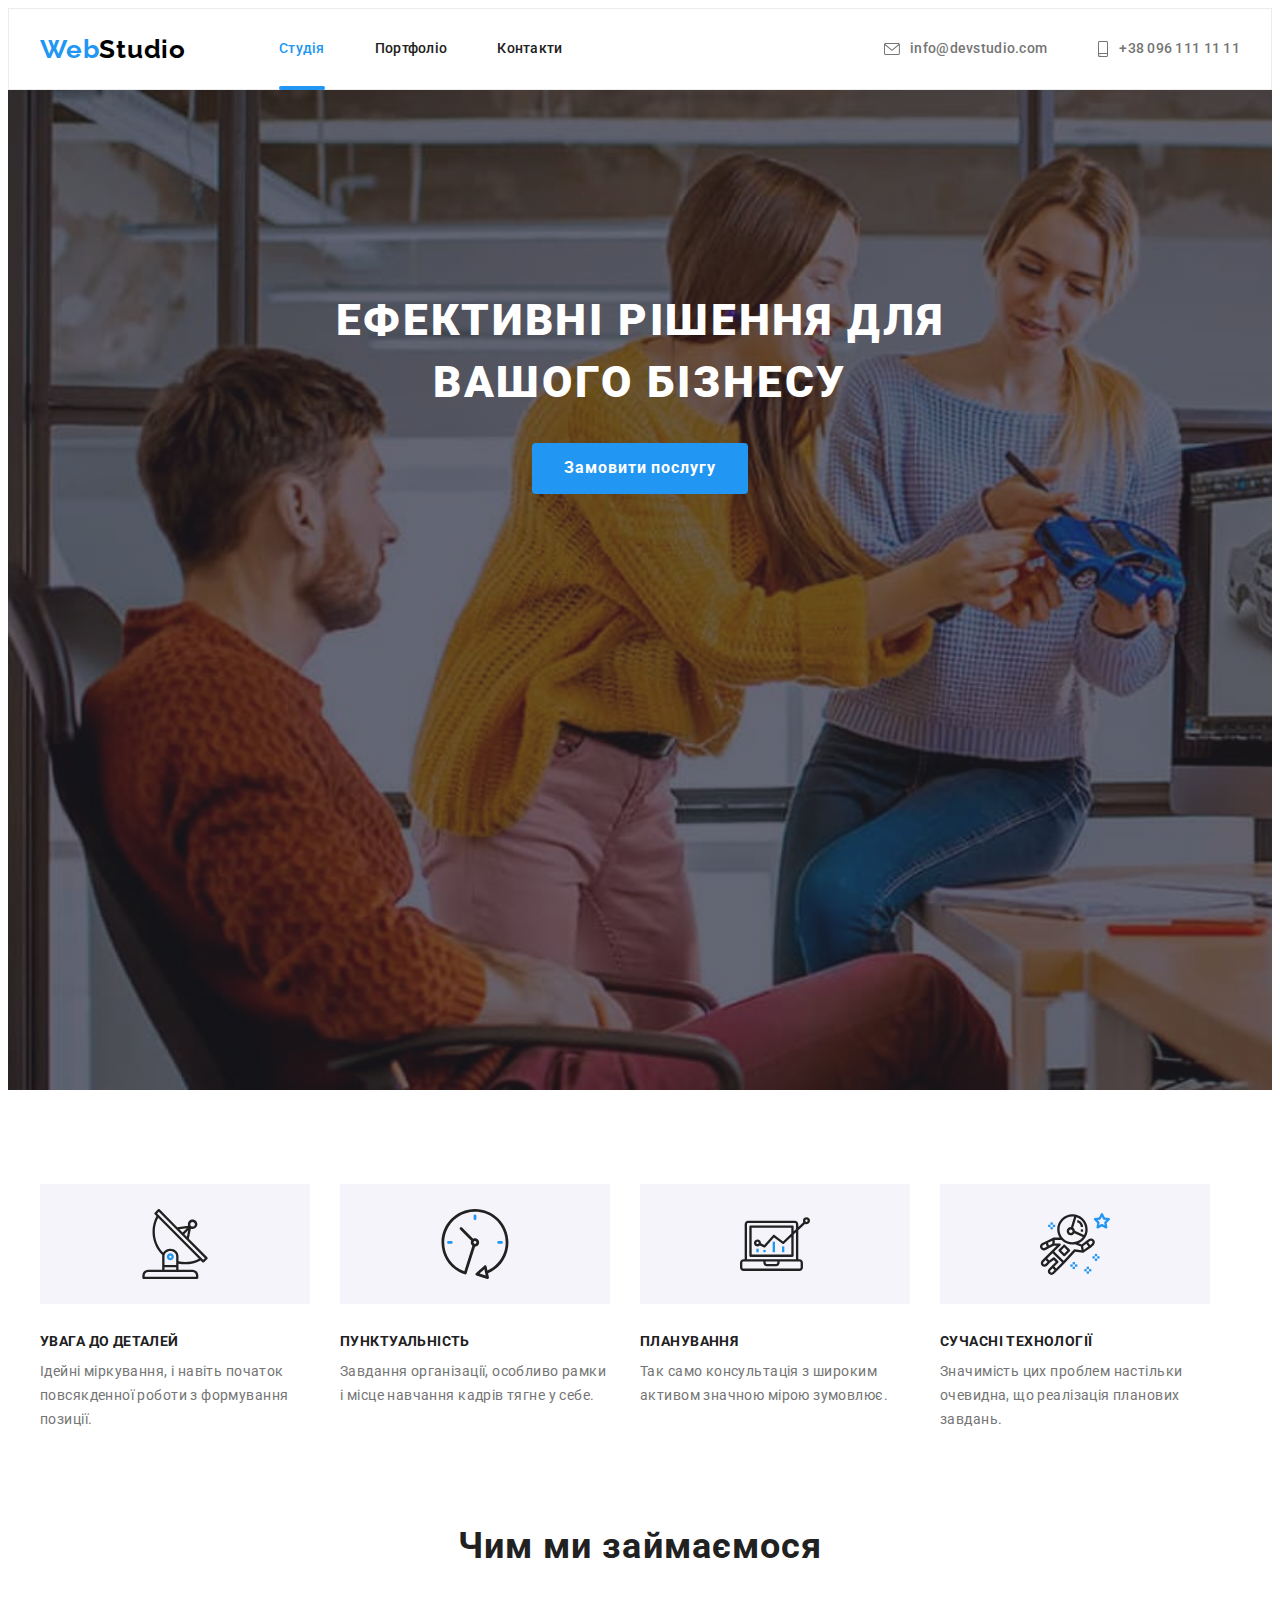
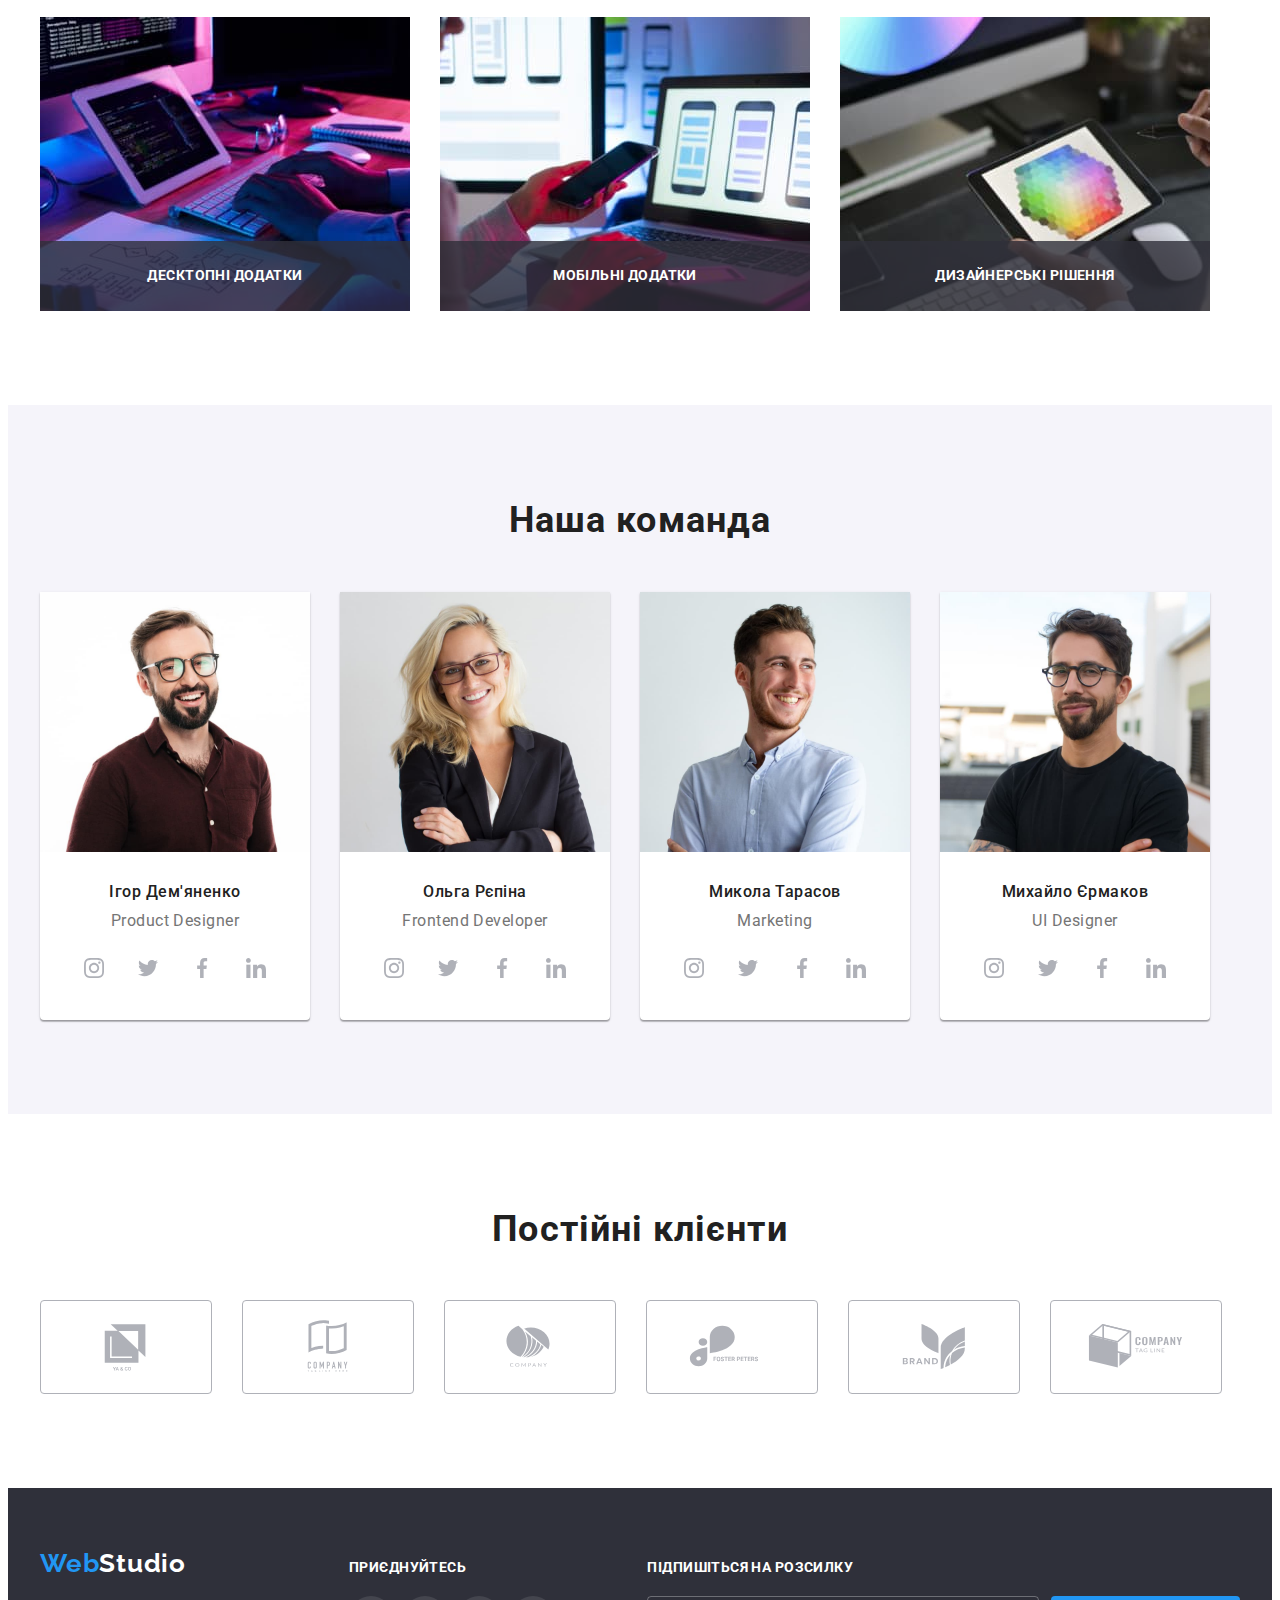
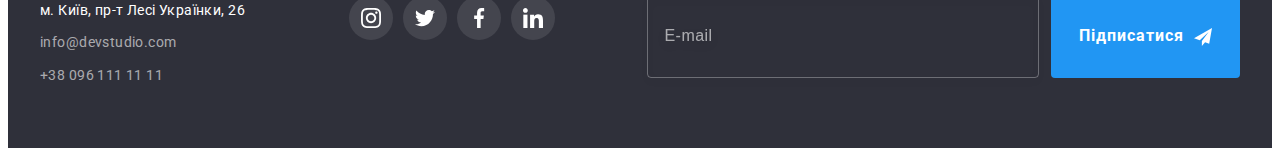
==== index.html @ 77c4f58c "6" ====
<!DOCTYPE html>
<html lang="uk">
  <head>
    <meta charset="UTF-8" />
    <meta http-equiv="X-UA-Compatible" content="IE=edge" />
    <meta name="viewport" content="width=device-width, initial-scale=1.0" />
    <title>Студія</title>
    <link rel="preconnect" href="https://fonts.googleapis.com" />
    <link rel="preconnect" href="https://fonts.gstatic.com" crossorigin />
    <link
      href="https://fonts.googleapis.com/css2?family=Raleway:wght@700&family=Roboto:wght@400;500;700;900&display=swap"
      rel="stylesheet"
    />
    <link
      rel="stylesheet"
      href="https://cdnjs.cloudflare.com/ajax/libs/modern-normalize/1.1.0/modern-normalize.min.css"
      integrity="sha512-wpPYUAdjBVSE4KJnH1VR1HeZfpl1ub8YT/NKx4PuQ5NmX2tKuGu6U/JRp5y+Y8XG2tV+wKQpNHVUX03MfMFn9Q=="
      crossorigin="anonymous"
      referrerpolicy="no-referrer"
    />
    <link rel="stylesheet" href="./css/styles.css" />
  </head>
  <body>
    <!--Хедер-->
    <header class="sky">
      <div class="container">
        <a href="index.html" class="logo link"><span>Web</span>Studio</a>
        <!--Навігація-->
        <nav class="navigate">
          <ul class="site-nav list">
            <li><a href="./index.html" class="link current">Студія</a></li>
            <li><a href="./portfolio.html" class="link">Портфоліо</a></li>
            <li><a href="" class="link">Контакти</a></li>
          </ul>
        </nav>
        <ul class="contact-nav list">
          <li>
            <a href="mailto:info@devstudio.com" class="link mail" aria-label="Mail"
              ><svg class="mail-icon icon" width="16" height="12">
                <use href="./images/icons.svg#icon-envelope-1"></use></svg
              >info@devstudio.com</a
            >
          </li>
          <li>
            <a href="tel:+380961111111" class="link tel" aria-label="Tel-number"
              ><svg class="tel-icon icon" width="12" height="16">
                <use href="./images/icons.svg#icon-smartphone-1"></use></svg
              >+38 096 111 11 11</a
            >
          </li>
        </ul>
      </div>
    </header>
    <!--Основний контент-->
    <main>
      <section class="hero">
        <div class="container">
          <h1 class="hero-title">Ефективні рішення для вашого бізнесу</h1>
          <button type="button" class="button" data-modal-open>Замовити послугу</button>
        </div>
      </section>
      <section class="features section">
        <div class="container">
          <h2 class="visually-hidden">Особливості</h2>
          <ul class="features-list list">
            <li class="item">
              <div class="item-decor" aria-label="icon">
                <svg width="70" height="70">
                  <use href="./images/icons.svg#icon-antenna-1"></use>
                </svg>
              </div>
              <h3 class="title">УВАГА ДО ДЕТАЛЕЙ</h3>
              <p class="text">
                Ідейні міркування, і навіть початок повсякденної роботи з формування позиції.
              </p>
            </li>
            <li class="item">
              <div class="item-decor" aria-label="icon">
                <svg width="70" height="70"><use href="./images/icons.svg#icon-clock-1"></use></svg>
              </div>
              <h3 class="title">ПУНКТУАЛЬНІСТЬ</h3>
              <p class="text">
                Завдання організації, особливо рамки і місце навчання кадрів тягне у себе.
              </p>
            </li>
            <li class="item">
              <div class="item-decor" aria-label="icon">
                <svg width="70" height="70">
                  <use href="./images/icons.svg#icon-diagram-1"></use>
                </svg>
              </div>
              <h3 class="title">ПЛАНУВАННЯ</h3>
              <p class="text">Так само консультація з широким активом значною мірою зумовлює.</p>
            </li>
            <li class="item">
              <div class="item-decor" aria-label="icon">
                <svg width="70" height="70">
                  <use href="./images/icons.svg#icon-astronaut-1"></use>
                </svg>
              </div>
              <h3 class="title">СУЧАСНІ ТЕХНОЛОГІЇ</h3>
              <p class="text">
                Значимість цих проблем настільки очевидна, що реалізація планових завдань.
              </p>
            </li>
          </ul>
        </div>
      </section>
      <section class="direction">
        <div class="container">
          <h2 class="title">Чим ми займаємося</h2>
          <ul class="list">
            <li class="item">
              <div class="overley"><img
                src="./images/img1.jpg"
                width="370"
                height="294"
                alt="Розробник працює за комп`ютером в офісі"/>
              <p class="text-overley">Десктопні додатки</p></div>
            </li>
            <li class="item">
              <div class="overley"><img
                src="./images/img2.jpg"
                width="370"
                height="294"
                alt="Розробник працює над мобільним додатком"
              /><p class="text-overley">Мобільні додатки</p></div>
            </li>
            <li class="item">
              <div class="overley"><img
                src="./images/img3.jpg"
                width="370"
                height="294"
                alt="Веб-дизайнер працює на планшеті"
              /><p class="text-overley">Дизайнерські рішення</p></div>
            </li>
          </ul>
        </div>
      </section>
      <section class="team section">
        <div class="container">
          <h2 class="title">Наша команда</h2>
          <ul class="card-list list">
            <li class="card">
              <img src="./images/photoihor.jpg" width="270" height="260" alt="Фото члена команди" />
              <div class="card-inform">
                <h3 class="name">Ігор Дем'яненко</h3>
                <p class="profession">Product Designer</p>
                <ul class="social-list list">
                  <li class="social-item">
                    <a
                      href=""
                      target="_blank"
                      rel="noopener nofollow noreferrer"
                      aria-label="Instagram icon"
                      class="social-link"
                      ><svg class="social-icon" width="20" height="20">
                        <use href="./images/icons.svg#icon-instagram-2"></use></svg
                    ></a>
                  </li>
                  <li class="social-item">
                    <a
                      href=""
                      target="_blank"
                      rel="noopener nofollow noreferrer"
                      aria-label="Twitter icon"
                      class="social-link"
                      ><svg class="social-icon" width="20" height="20">
                        <use href="./images/icons.svg#icon-twitter-1"></use></svg
                    ></a>
                  </li>
                  <li class="social-item">
                    <a
                      href=""
                      target="_blank"
                      rel="noopener nofollow noreferrer"
                      class="social-link"
                      aria-label="Facebook icon"
                      ><svg class="social-icon" width="20" height="20">
                        <use href="./images/icons.svg#icon-facebook-1"></use></svg
                    ></a>
                  </li>
                  <li class="social-item">
                    <a
                      href=""
                      target="_blank"
                      rel="noopener nofollow noreferrer"
                      aria-label="icon"
                      class="social-link"
                      aria-label="Linkedin icon"
                      ><svg class="social-icon" width="20" height="20">
                        <use href="./images/icons.svg#icon-linkedin-1"></use></svg
                    ></a>
                  </li>
                </ul>
              </div>
            </li>
            <li class="card">
              <img src="./images/photoolha.jpg" width="270" height="260" alt="Фото члена команди" />
              <div class="card-inform">
                <h3 class="name">Ольга Рєпіна</h3>
                <p class="profession">Frontend Developer</p>
                <ul class="social-list list">
                  <li class="social-item">
                    <a
                      href=""
                      target="_blank"
                      rel="noopener nofollow noreferrer"
                      aria-label="Instagram icon"
                      class="social-link"
                      ><svg class="social-icon" width="20" height="20">
                        <use href="./images/icons.svg#icon-instagram-2"></use></svg
                    ></a>
                  </li>
                  <li class="social-item">
                    <a
                      href=""
                      target="_blank"
                      rel="noopener nofollow noreferrer"
                      aria-label="Twitter icon"
                      class="social-link"
                      ><svg class="social-icon" width="20" height="20">
                        <use href="./images/icons.svg#icon-twitter-1"></use></svg
                    ></a>
                  </li>
                  <li class="social-item">
                    <a
                      href=""
                      target="_blank"
                      rel="noopener nofollow noreferrer"
                      class="social-link"
                      aria-label="Facebook icon"
                      ><svg class="social-icon" width="20" height="20">
                        <use href="./images/icons.svg#icon-facebook-1"></use></svg
                    ></a>
                  </li>
                  <li class="social-item">
                    <a
                      href=""
                      target="_blank"
                      rel="noopener nofollow noreferrer"
                      aria-label="icon"
                      class="social-link"
                      aria-label="Linkedin icon"
                      ><svg class="social-icon" width="20" height="20">
                        <use href="./images/icons.svg#icon-linkedin-1"></use></svg
                    ></a>
                  </li>
                </ul>
              </div>
            </li>
            <li class="card">
              <img
                src="./images/photonicholas.jpg"
                width="270"
                height="260"
                alt="Фото члена команди"
              />
              <div class="card-inform">
                <h3 class="name">Микола Тарасов</h3>
                <p class="profession">Marketing</p>
                <ul class="social-list list">
                  <li class="social-item">
                    <a
                      href=""
                      target="_blank"
                      rel="noopener nofollow noreferrer"
                      aria-label="Instagram icon"
                      class="social-link"
                      ><svg class="social-icon" width="20" height="20">
                        <use href="./images/icons.svg#icon-instagram-2"></use></svg
                    ></a>
                  </li>
                  <li class="social-item">
                    <a
                      href=""
                      target="_blank"
                      rel="noopener nofollow noreferrer"
                      aria-label="Twitter icon"
                      class="social-link"
                      ><svg class="social-icon" width="20" height="20">
                        <use href="./images/icons.svg#icon-twitter-1"></use></svg
                    ></a>
                  </li>
                  <li class="social-item">
                    <a
                      href=""
                      target="_blank"
                      rel="noopener nofollow noreferrer"
                      class="social-link"
                      aria-label="Facebook icon"
                      ><svg class="social-icon" width="20" height="20">
                        <use href="./images/icons.svg#icon-facebook-1"></use></svg
                    ></a>
                  </li>
                  <li class="social-item">
                    <a
                      href=""
                      target="_blank"
                      rel="noopener nofollow noreferrer"
                      aria-label="icon"
                      class="social-link"
                      aria-label="Linkedin icon"
                      ><svg class="social-icon" width="20" height="20">
                        <use href="./images/icons.svg#icon-linkedin-1"></use></svg
                    ></a>
                  </li>
                </ul>
              </div>
            </li>
            <li class="card">
              <img
                src="./images/photomikhailo.jpg"
                width="270"
                height="260"
                alt="Фото члена команди"
              />
              <div class="card-inform">
                <h3 class="name">Михайло Єрмаков</h3>
                <p class="profession">UI Designer</p>
                <ul class="social-list list">
                  <li class="social-item">
                    <a
                      href=""
                      target="_blank"
                      rel="noopener nofollow noreferrer"
                      aria-label="Instagram icon"
                      class="social-link"
                      ><svg class="social-icon" width="20" height="20">
                        <use href="./images/icons.svg#icon-instagram-2"></use></svg
                    ></a>
                  </li>
                  <li class="social-item">
                    <a
                      href=""
                      target="_blank"
                      rel="noopener nofollow noreferrer"
                      aria-label="Twitter icon"
                      class="social-link"
                      ><svg class="social-icon" width="20" height="20">
                        <use href="./images/icons.svg#icon-twitter-1"></use></svg
                    ></a>
                  </li>
                  <li class="social-item">
                    <a
                      href=""
                      target="_blank"
                      rel="noopener nofollow noreferrer"
                      class="social-link"
                      aria-label="Facebook icon"
                      ><svg class="social-icon" width="20" height="20">
                        <use href="./images/icons.svg#icon-facebook-1"></use></svg
                    ></a>
                  </li>
                  <li class="social-item">
                    <a
                      href=""
                      target="_blank"
                      rel="noopener nofollow noreferrer"
                      aria-label="icon"
                      class="social-link"
                      aria-label="Linkedin icon"
                      ><svg class="social-icon" width="20" height="20">
                        <use href="./images/icons.svg#icon-linkedin-1"></use></svg
                    ></a>
                  </li>
                </ul>
              </div>
            </li>
          </ul>
        </div>
      </section>
      <section class="clients section">
        <div class="container">
          <h2 class="title">Постійні клієнти</h2>
          <ul class="clients-list list">
            <li class="client-item">
              <a
                href=""
                target="_blank"
                rel="noopener nofollow noreferrer"
                aria-label="Company icon"
                class="client-link"
              >
                <svg class="client-icon" width="106" height="60">
                  <use href="./images/icons.svg#icon-Logo-5"></use>
                </svg>
              </a>
            </li>
            <li class="client-item">
              <a
                href=""
                target="_blank"
                rel="noopener nofollow noreferrer"
                aria-label="Company icon"
                class="client-link"
              >
                <svg class="client-icon" width="106" height="60">
                  <use href="./images/icons.svg#icon-Logo-4"></use>
                </svg>
              </a>
            </li>
            <li class="client-item">
              <a
                href=""
                target="_blank"
                rel="noopener nofollow noreferrer"
                aria-label="Company icon"
                class="client-link"
              >
                <svg class="client-icon" width="106" height="60">
                  <use href="./images/icons.svg#icon-Logo-3"></use>
                </svg>
              </a>
            </li>
            <li class="client-item">
              <a
                href=""
                target="_blank"
                rel="noopener nofollow noreferrer"
                aria-label="Company icon"
                class="client-link"
              >
                <svg class="client-icon" width="106" height="60">
                  <use href="./images/icons.svg#icon-Logo-2"></use>
                </svg>
              </a>
            </li>
            <li class="client-item">
              <a
                href=""
                target="_blank"
                rel="noopener nofollow noreferrer"
                aria-label="Company icon"
                class="client-link"
              >
                <svg class="client-icon" width="106" height="60">
                  <use href="./images/icons.svg#icon-Logo-1"></use>
                </svg>
              </a>
            </li>
            <li class="client-item">
              <a
                href=""
                target="_blank"
                rel="noopener nofollow noreferrer"
                aria-label="Company icon"
                class="client-link"
              >
                <svg class="client-icon" width="106" height="60">
                  <use href="./images/icons.svg#icon-Logo"></use>
                </svg>
              </a>
            </li>
          </ul>
        </div>
      </section>
    </main>
    <!--Футер-->
    <footer class="ground">
      <div class="container">
        <div class="main-ground">
          <a href="./index.html" class="logo low link"><span>Web</span>Studio</a>
          <address class="footer-address">
            <ul class="contact-low list">
              <li class="item">
                <a
                  href="https://goo.gl/maps/1MLwTADq2i4F3AsC8"
                  target="_blank"
                  title="Google maps"
                  rel="noopener nofollow noreferrer"
                  class="map link"
                  >м. Київ, пр-т Лесі Українки, 26</a
                >
              </li>
              <li class="item">
                <a href="mailto:info@devstudio.com" class="link-low link">info@devstudio.com</a>
              </li>
              <li class="item">
                <a href="tel:+380961111111" class="link-low link">+38 096 111 11 11</a>
              </li>
            </ul>
          </address>
        </div>
        <div class="social-ground">
          <p class="text">Приєднуйтесь</p>
          <ul class="social-list list">
            <li class="social-item">
              <a
                href=""
                target="_blank"
                rel="noopener nofollow noreferrer"
                aria-label="Instagram icon"
                class="social-link"
                ><svg class="social-icon" width="20" height="20">
                  <use href="./images/icons.svg#icon-instagram-2"></use></svg
              ></a>
            </li>
            <li class="social-item">
              <a
                href=""
                target="_blank"
                rel="noopener nofollow noreferrer"
                aria-label="Twitter icon"
                class="social-link"
                ><svg class="social-icon" width="20" height="20">
                  <use href="./images/icons.svg#icon-twitter-1"></use></svg
              ></a>
            </li>
            <li class="social-item">
              <a
                href=""
                target="_blank"
                rel="noopener nofollow noreferrer"
                class="social-link"
                aria-label="Facebook icon"
                ><svg class="social-icon" width="20" height="20">
                  <use href="./images/icons.svg#icon-facebook-1"></use></svg
              ></a>
            </li>
            <li class="social-item">
              <a
                href=""
                target="_blank"
                rel="noopener nofollow noreferrer"
                aria-label="icon"
                class="social-link"
                aria-label="Linkedin icon"
                ><svg class="social-icon" width="20" height="20">
                  <use href="./images/icons.svg#icon-linkedin-1"></use></svg
              ></a>
            </li>
          </ul>
        </div>
        <div class="subscription">
        <p class="subscription-text">Підпишіться на розсилку</p>
        <form class="subscription-form">
        <label class="subscription-field">
        <input class="subscription-input" type="text" placeholder="E-mail" name="mail" required="">
        </label>
        <button class="subscription-button" type="submit"><span></span>Підписатися<svg class="subscription-icon" width="18" height="18">
          <use href="./images/icons.svg#icon-send"></use>
        </svg></button>
        </form>  
        </div>
      </div>
    </footer>
    <div class="backdrop is-hidden" data-modal>
      <div class="modal">
        <button class="button-close" data-modal-close><svg class="icon-close" width="11" height="11"><use href="./images/icons.svg#icon-Vector-1"</use></svg></button>
          <p class="modal-title">Залиште свої дані, ми вам передзвонимо</p>
          <form class="form-modal">
            <div class="form-group">
              <label class="form-field">
                <span class="form-label">Ім'я</span>
              <input type="text" class="form-input" name="username" required="">
              <svg class="form-icon" width="18" height="18">
                <use href="./images/icons.svg#icon-name"></use>
              </svg>
            </label>
            <label class="form-field">
              <span class="form-label">Телефон</span>
              <input type="text" class="form-input" name="tell" required="">
              <svg class="form-icon" width="18" height="18">
                <use href="./images/icons.svg#icon-tell"></use>
              </svg>
            </label> 
            <label class="form-field">
              <span class="form-label">Пошта</span>
              <input type="text" class="form-input" name="mail" required="">
              <svg class="form-icon" width="18" height="18">
                <use href="./images/icons.svg#icon-mail"></use>
              </svg>
            </label>
            <label class="form-field">
              <span class="form-label">Коментар</span>
              <textarea class="form-area" placeholder="Введіть текст" rows="10" name="comment"></textarea>
            </label>
            </div>
            <label class="form-agreement">
              <input class="form-checkbox" type="checkbox" name="agreement" required="">
              <svg class="form-agreement-icon" width="18" height="18">
                <use class="check" href="./images/icons.svg#icon-checked"></use>
                <use class="not-check" href="./images/icons.svg#icon-not-checked"></use>
              </svg>
              <span class="form-agreement-text">Погоджуюся з розсилкою та приймаю <a class="accept-link" href="">Умови договору</a></span>
            </label>
            <button type="submit" class="form-button">Відправити</button>  
          </form>
      </div>
    </div>
    <script src="./js/modal.js"></script>
  </body>
</html>
---- css/styles.css ----
/* Палітра*/
/*Основний крлір тексту  #212121 */
/*Вторинний колір тексту #757575 */
/*Вторинний колір тексту #000000 */
/* Акцентний колір #2196F3 */
/* Акцентний колір #188CE8 */
/* Основний колір фону #FFFFFF */
/* Вторинний колір фону #2F303A */
/* Вторинний колір фону #EEEEEE */
/* Колір фону кнопок #F5F4FA */
/* Колір посилань rgba(255, 255, 255, 0.6)*/
/* #ECECEC */

:root {
  --main-text-color--: #212121;
  --ouwer-text-color--: #757575;
  --logo-color-text--: #000000;
  --accent-first-color--: #2196f3;
  --accent-second-color--: #188ce8;
  --background-color--: #ffffff;
  --background-footer-color--: #2f303a;
  --little-bg-color--: #f5f5f5;
  --buttons-port-color--: #f5f4fa;
  --conteiner-color--: #eeeeee;
  --footer-text-color--: rgba(255, 255, 255, 0.6);
  --background-section--: #e5e5e5;
  --line-color--: #ececec;
  --icon-color--: #afb1b8;
  --main-font--: Roboto, sans-serif;
}

body {
  background-color: var(--background-color--);
  color: var(--main-text-color--);
  font-family: var(--main-font--);
  font-size: 14px;
  letter-spacing: 0.03em;
}
h1,
h2,
h3,
h4,
h5,
h6,
p,
ul {
  margin: 0;
}
img {
  display: block;
  max-width: 100%;
  height: auto;
}
address {
  text-decoration: none;
}
button {
  display: block;
  cursor: pointer;
  border: none;
  border-radius: 4px;
}
.section {
  padding-top: 94px;
  padding-bottom: 94px;
}
.container {
  width: 1200px;
  margin: 0 auto;
  padding: 0 15px;
}
.list {
  list-style: none;
  padding-left: 0;
  margin: 0;
}
.link {
  text-decoration: none;
}

/* Хедер */

/* Logo */
.logo {
  color: var(--logo-color-text--);

  font-family: 'Raleway';
  font-style: normal;
  font-weight: 700;
  font-size: 26px;
  line-height: 1.19;
  letter-spacing: 0.03em;
}
.logo span {
  color: var(--accent-first-color--);
}
.sky {
  border: 1px solid #ececec;
}
.sky .container {
  display: flex;
  align-items: center;
}
.container .logo {
  margin-right: 93px;
}
/* Site-nav */
.site-nav {
  display: flex;
}
.site-nav .link {
  display: block;
  padding: 32px 0;
}
.site-nav li:not(:last-child) {
  margin-right: 50px;
}
.site-nav .link {
  position: relative;

  color: var(--main-text-color--);
  font-weight: 500;
  font-size: 14px;
  line-height: 1.14;
  letter-spacing: 0.02em;

  transition: color 250ms cubic-bezier(0.4, 0, 0.2, 1);
}
.site-nav .current {
  color: var(--accent-first-color--);
}
.site-nav .current::after {
  content: '';
  position: absolute;
  bottom: 0;

  display: block;
  width: 100%;
  height: 4px;
  margin-bottom: -1px;

  border-radius: 2px;
  background-color: var(--accent-first-color--);
}

.site-nav .link:hover,
.site-nav .link:focus {
  color: var(--accent-first-color--);
}
.site-nav .current:hover,
.site-nav .current:focus {
  color: var(--accent-second-color--);
}
/* Contact nav */

.contact-nav .icon {
  margin-right: 10px;
  fill: currentColor;
}
.contact-nav .link {
  display: flex;
  align-items: center;

  color: var(--ouwer-text-color--);
  font-weight: 500;
  font-size: 14px;
  line-height: 1.14;
  letter-spacing: 0.02em;

  transition: color 250ms cubic-bezier(0.4, 0, 0.2, 1);
}
.contact-nav {
  display: flex;
  margin-left: auto;
}
.contact-nav li:not(:last-child) {
  margin-right: 50px;
}
.contact-nav .link:hover,
.contact-nav .link:focus {
  color: var(--accent-first-color--);
}

/* Студія */

/* Основний контент */

.hero {
  padding-top: 200px;
  padding-bottom: 200px;
  margin: 0 auto;

  background-color: var(--background-footer-color--);
  background-image: linear-gradient(rgba(47, 48, 58, 0.4), rgba(47, 48, 58, 0.4)),
    url(../images/hero.jpg);
  background-repeat: no-repeat;
  background-size: cover;
  max-width: 1600px;
  height: 600px;
}
.hero-title {
  width: 696px;
  margin: 0 auto;
  margin-bottom: 30px;

  color: #ffffff;
  font-weight: 900;
  font-size: 44px;
  line-height: 1.4;
  text-align: center;
  letter-spacing: 0.06em;
  text-transform: uppercase;
}
.button {
  padding: 10px 32px;
  margin: 0 auto;

  color: #ffffff;
  background-color: #2196f3;
  font-family: inherit;
  font-style: normal;
  font-weight: 700;
  font-size: 16px;
  line-height: 1.9;
  letter-spacing: 0.06em;

  transition: background-color 250ms cubic-bezier(0.4, 0, 0.2, 1),
    box-shadow 250ms cubic-bezier(0.4, 0, 0.2, 1);
}
.button:hover,
.button:focus {
  background-color: var(--accent-second-color--);
  box-shadow: 0px 4px 4px rgba(0, 0, 0, 0.15);
}

/* Особливості */
.visually-hidden {
  position: absolute;
  width: 1px;
  height: 1px;
  margin: -1px;
  border: 0;
  padding: 0;

  white-space: nowrap;
  clip-path: inset(100%);
  clip: rect(0 0 0 0);
  overflow: hidden;
}
.features-list {
  display: flex;
}
.features-list .item {
  width: 270px;
}
.features-list .item:not(:last-child) {
  margin-right: 30px;
}
.features-list .item-decor {
  display: flex;
  justify-content: center;
  align-items: center;
  margin-bottom: 30px;

  background-color: var(--buttons-port-color--);
  width: 270px;
  height: 120px;
}
.features-list .title {
  margin-bottom: 10px;

  color: var(--main-text-color--);
  font-weight: 700;
  font-size: 14px;
  line-height: 1.14;
  letter-spacing: 0.03em;
  text-transform: uppercase;
}
.features-list .text {
  color: var(--ouwer-text-color--);

  font-weight: 400;
  font-size: 14px;
  line-height: 1.7;
  letter-spacing: 0.03em;
}

/* Чим ми займаємось */ /* Наша команда */

.direction .title,
.team .title,
.clients .title {
  margin-bottom: 50px;

  color: var(--main-text-color--);
  font-weight: 700;
  font-size: 36px;
  line-height: 1.17;
  text-align: center;
  letter-spacing: 0.03em;
}
.direction {
  padding-bottom: 94px;
}
.direction .list {
  display: flex;
}
.direction .item:not(:last-child) {
  margin-right: 30px;
}
.direction .overley {
  position: relative;
}
.direction .text-overley {
  position: absolute;
  bottom: 0;

  display: flex;
  justify-content: center;
  align-items: center;
  width: 100%;
  height: 70px;

  font-weight: 700;
  line-height: 1.14;
  text-transform: uppercase;
  color: var(--background-color--);
  background-color: rgba(47, 48, 58, 0.8);
}
/* Наша команда */

.card-list {
  display: flex;
}
.team {
  background-color: #f5f4fa;
}
.card {
  text-align: center;
  background-color: var(--background-color--);
  box-shadow: 0px 1px 3px rgba(0, 0, 0, 0.12), 0px 1px 1px rgba(0, 0, 0, 0.14),
    0px 2px 1px rgba(0, 0, 0, 0.2);
  border-radius: 0px 0px 4px 4px;
}
.team .card-inform {
  padding-top: 30px;
  padding-bottom: 30px;
}
.card:not(:last-child) {
  margin-right: 30px;
}
.team .name {
  margin-bottom: 10px;

  color: var(--main-text-color--);
  font-weight: 500;
  font-size: 16px;
  line-height: 1.19;
  letter-spacing: 0.03em;
}
.team .profession {
  margin-bottom: 16px;

  color: var(--ouwer-text-color--);
  font-weight: 400;
  font-size: 16px;
  line-height: 1.19;
  letter-spacing: 0.03em;
}
.card-inform .social-list {
  display: flex;
  justify-content: center;
}
.card-inform .social-item:not(:last-child) {
  margin-right: 10px;
}
.card-inform .social-link {
  width: 44px;
  height: 44px;
  border-radius: 50%;
  display: inline-flex;
  justify-content: center;
  align-items: center;

  color: var(--icon-color--);
  background-color: var(--background-color--);

  transition: color 250ms cubic-bezier(0.4, 0, 0.2, 1),
    background-color 250ms cubic-bezier(0.4, 0, 0.2, 1);
}
.card-inform .social-icon {
  fill: currentColor;
}
.card-inform .social-link:hover,
.card-inform .social-link:focus {
  color: var(--background-color--);
  background-color: var(--accent-first-color--);
}

/* Клієнти */
.clients-list {
  display: flex;
}
.client-item:not(:last-child) {
  margin-right: 30px;
}
.client-link {
  display: inline-flex;
  width: 170px;
  height: 92px;
  justify-content: center;
  align-items: center;

  fill: var(--icon-color--);
  border: 1px solid #afb1b8;
  border-radius: 4px;

  transition: fill 250ms cubic-bezier(0.4, 0, 0.2, 1),
    border-color 250ms cubic-bezier(0.4, 0, 0.2, 1);
}
.client-link:hover,
.client-link:focus {
  border-color: var(--accent-first-color--);
  fill: var(--accent-first-color--);
}
/* Backdrop */

.backdrop {
  position: fixed;
  top: 0;
  left: 0;

  width: 100%;
  height: 100%;

  background-color: rgba(0, 0, 0, 0.2);

  opacity: 1;
  pointer-events: initial;
  visibility: visible;

  transition: opacity 250ms linear, visibility 250ms linear;
}
.backdrop.is-hidden {
  opacity: 0;
  pointer-events: none;
  visibility: hidden;
}
.backdrop.is-hidden .modal {
  transform: translate(-50%, -50%) scale(0.5);
}

/* Modal-window */

.modal {
  position: absolute;
  top: 50%;
  left: 50%;
  transform: translate(-50%, -50%) scale(1);

  min-width: 528px;
  min-height: 581px;
  padding: 40px;

  background-color: var(--background-color--);
  box-shadow: 0px 1px 3px rgba(0, 0, 0, 0.12), 0px 1px 1px rgba(0, 0, 0, 0.14),
    0px 2px 1px rgba(0, 0, 0, 0.2);
  border-radius: 4px;

  transition: transform 500ms linear;
}
.modal .button-close {
  position: absolute;
  top: 8px;
  right: 8px;

  width: 30px;
  height: 30px;
  display: flex;
  justify-content: center;
  align-items: center;

  background-color: var(--background-color--);
  border: 1px solid rgba(0, 0, 0, 0.1);
  border-radius: 50%;

  transition: fill 250ms cubic-bezier(0.4, 0, 0.2, 1);
}
.modal .button-close:hover,
.modal .button-close:focus {
  fill: var(--accent-first-color--);
}
.modal-title {
  margin-bottom: 12px;

  font-weight: 700;
  font-size: 20px;
  line-height: 1.15;
  text-align: center;
  letter-spacing: 0.03em;
  color: var(--main-text-color--);
}
.form-group {
  margin-bottom: 20px;
}
.form-field {
  position: relative;

  display: flex;
  flex-direction: column;
}
.form-field:not(:last-child) {
  margin-bottom: 10px;
}
.form-label {
  margin-bottom: 4px;

  font-weight: 400;
  font-size: 12px;
  line-height: 1.14;
  letter-spacing: 0.01em;
  color: var(--ouwer-text-color--);
}
.form-input {
  display: block;
  width: 100%;
  height: 40px;
  padding: 12px 42px;

  border: 1px solid rgba(33, 33, 33, 0.2);
  border-radius: 4px;

  transition: border-color 250ms cubic-bezier(0.4, 0, 0.2, 1);
}
.form-input:focus {
  border-color: var(--accent-first-color--);
  outline: none;
}
.form-icon {
  position: absolute;
  top: 50%;
  left: 15px;

  transition: fill 250ms cubic-bezier(0.4, 0, 0.2, 1);
}
.form-input:focus + .form-icon {
  fill: var(--accent-first-color--);
}
.form-area {
  display: block;
  width: 100%;
  height: 120px;
  padding: 12px 16px;
  
  resize: none;

  border: 1px solid rgba(33, 33, 33, 0.2);
  border-radius: 4px;

  transition: border-color 250ms cubic-bezier(0.4, 0, 0.2, 1);
}

.form-area:focus {
  border-color: var(--accent-first-color--);
  outline: none;
}
.form-area::placeholder {
  font-weight: 400;
  font-size: 12px;
  line-height: 1.14;
  letter-spacing: 0.01em;
  color: rgba(117, 117, 117, 0.5);
}
.form-agreement {
  position: relative;

  display: flex;
  justify-content: center;
  align-items: center;

  margin-bottom: 30px;
  cursor: pointer;
}
.form-checkbox {
  position: absolute;
  width: 1px;
  height: 1px;
  margin: -1px;
  border: 0;
  padding: 0;

  white-space: nowrap;
  clip-path: inset(100%);
  clip: rect(0 0 0 0);
  overflow: hidden;
}
.form-agreement-icon {
  display: inline-block;
}
.form-agreement-icon > .check {
  opacity: 0;

  transition: opacity 250ms cubic-bezier(0.4, 0, 0.2, 1);
}
.form-agreement-icon > .not-check {
  opacity: 1;

  transition: opacity 250ms cubic-bezier(0.4, 0, 0.2, 1);
}
.form-checkbox:checked + .form-agreement-icon > .check {
  opacity: 1;
}
.form-checkbox:checked + .form-agreement-icon > .not-check {
  opacity: 0;
}
.form-agreement-text {
  margin-left: 8px;

  font-weight: 400;
  font-size: 14px;
  line-height: 1.71;
  color: var(--ouwer-text-color--);

  user-select: none;
}
.accept-link {
  font-weight: 400;
  font-size: 14px;
  line-height: 1.71;
  color: var(--accent-first-color--);
}
.form-button {
  margin: 0 auto;
  padding: 10px 52px;

  color: #ffffff;
  background-color: var(--accent-first-color--);
  font-family: inherit;
  font-style: normal;
  font-weight: 700;
  font-size: 16px;
  line-height: 1.9;
  letter-spacing: 0.06em;

  transition: background-color 250ms cubic-bezier(0.4, 0, 0.2, 1),
    box-shadow 250ms cubic-bezier(0.4, 0, 0.2, 1);
}
.form-button:hover,
.form-button:focus {
  background-color: var(--accent-second-color--);
  box-shadow: 0px 4px 4px rgba(0, 0, 0, 0.15);
}
/* Портфоліо */

.section {
  padding-top: 94px;
  padding-bottom: 94px;
}
.filter {
  display: flex;
  margin-bottom: 50px;
  justify-content: center;
}
.filter .item:not(:last-child) {
  margin-right: 8px;
}

/* Example filter */
.buttons {
  padding: 6px 22px;

  color: var(--main-text-color--);
  background-color: var(--buttons-port-color--);
  cursor: pointer;
  font-family: inherit;
  font-style: normal;
  font-weight: 500;
  font-size: 16px;
  line-height: 1.6;
  text-align: center;
  letter-spacing: 0.03em;

  transition: background-color 250ms cubic-bezier(0.4, 0, 0.2, 1),
    color 250ms cubic-bezier(0.4, 0, 0.2, 1), box-shadow 250ms cubic-bezier(0.4, 0, 0.2, 1);
}
.buttons:hover,
.buttons:focus {
  color: var(--background-color--);
  background-color: var(--accent-first-color--);
  box-shadow: 0px 3px 1px rgba(0, 0, 0, 0.1), 0px 1px 2px rgba(0, 0, 0, 0.08),
    0px 2px 2px rgba(0, 0, 0, 0.12);
}

/* Example list */
.example-list {
  display: flex;
  flex-wrap: wrap;
}
.example-list .example-link {
  display: block;

  transition: box-shadow 250ms cubic-bezier(0.4, 0, 0.2, 1);
}
.example-list .example-link:hover,
.example-list .example-link:focus {
  box-shadow: 0px 1px 1px rgba(0, 0, 0, 0.12), 0px 4px 4px rgba(0, 0, 0, 0.06),
    1px 4px 6px rgba(0, 0, 0, 0.16);
}
.example-list .item:not(:nth-child(3n)) {
  margin-right: 30px;
}
.example-list .item:nth-child(-n + 6) {
  margin-bottom: 30px;
}
.example-list .item-inform {
  padding-top: 20px;
  padding-right: 24px;
  padding-bottom: 20px;
  padding-left: 24px;

  background: #ffffff;
  border-right: 1px solid #eeeeee;
  border-left: 1px solid #eeeeee;
  border-bottom: 1px solid #eeeeee;
}

.example-list .title {
  margin-bottom: 4px;

  color: var(--main-text-color--);
  font-weight: 700;
  font-size: 18px;
  line-height: 2;
}
.example-list .text {
  color: var(--ouwer-text-color--);
  font-size: 16px;
  line-height: 1.8;
  letter-spacing: 0.03em;
}
.product-thumb {
  position: relative;
  overflow: hidden;
}
.product-actions {
  position: absolute;
  top: 0;
  left: 0;
  transform: translateY(101%);

  display: flex;
  justify-content: center;
  align-items: center;
  width: 100%;
  height: 100%;

  transition: transform 250ms cubic-bezier(0.4, 0, 0.2, 1);
}
.example-list .example-link:hover .product-actions,
.example-list .example-link:focus .product-actions {
  transform: translateY(0);
}
.product-actions .text-actions {
  padding: 63px 24px;

  font-weight: 400;
  font-size: 18px;
  line-height: 1.56;
  letter-spacing: 0.03em;
  color: transparent;
  background-color: rgba(33, 150, 243, 0.9);

  transition: color 250ms cubic-bezier(0.4, 0, 0.2, 1) 200ms;
}
.example-list .example-link:hover .text-actions,
.example-list .example-link:focus .text-actions {
  color: var(--background-color--);
}
/* Footer */

.ground .container {
  display: flex;
  align-items: baseline;
}
.ground {
  padding-top: 60px;
  padding-bottom: 60px;

  background-color: var(--background-footer-color--);
}

/* Main-ground */
.main-ground {
  margin-right: 70px;
}
.logo.low {
  color: #ffffff;
}
.logo.low span {
  color: var(--accent-first-color--);
}
.footer-address {
  margin-top: 20px;

  font-style: normal;
}
.contact-low .link {
  transition: color 250ms cubic-bezier(0.4, 0, 0.2, 1);
}
.contact-low .item:not(:last-child) {
  margin-bottom: 9px;
}
.contact-low .map {
  color: #ffffff;
  line-height: 1.7;
}
.contact-low .map:hover,
.contact-low .map:focus {
  color: var(--accent-first-color--);
}
.contact-low .link-low {
  color: var(--footer-text-color--);
  line-height: 1.7;
}
.contact-low .link-low:hover,
.contact-low .link-low:focus {
  color: var(--accent-first-color--);
}

/* Social-ground */

.social-ground {
  margin-right: auto;
}
.social-ground .text {
  margin-bottom: 20px;

  font-weight: 700;
  font-size: 14px;
  line-height: 1.14;
  text-transform: uppercase;
  color: #ffffff;
}
.social-ground .social-list {
  display: flex;
}
.social-ground .social-item:not(:last-child) {
  margin-right: 10px;
}
.social-ground .social-link {
  width: 44px;
  height: 44px;
  border-radius: 50%;
  display: inline-flex;
  justify-content: center;
  align-items: center;

  color: var(--background-color--);
  background-color: rgba(255, 255, 255, 0.1);

  transition: background-color 250ms cubic-bezier(0.4, 0, 0.2, 1);
}
.social-ground .social-icon {
  fill: currentColor;
}
.social-ground .social-link:hover,
.social-ground .social-link:focus {
  background-color: var(--accent-first-color--);
}
.subscription-text {
  margin-bottom: 20px;

  font-weight: 700;
  font-size: 14px;
  line-height: 1.14;
  text-transform: uppercase;
  color: #ffffff;
}
.subscription-form {
  display: flex;
}
.subscription-field {
  margin-right: 12px;
}
.subscription-input {
display: block;
padding: 15px 16px;

width: 358px;
height: 50px;

background-color: inherit;
border: 1px solid rgba(255, 255, 255, 0.3);
filter: drop-shadow(0px 4px 4px rgba(0, 0, 0, 0.15));
border-radius: 4px;
color: var(--background-color--);

transition: border-color 250ms cubic-bezier(0.4, 0, 0.2, 1);
}
.subscription-input:focus {
  border-color: var(--accent-first-color--);
  outline: none;
}
.subscription-input::placeholder {
font-weight: 400;
font-size: 16px;
line-height: 1.25;
letter-spacing: 0.03em;
color: var(--footer-text-color--);
}
.subscription-button {
  display: flex;
  align-items: center;
  padding: 10px 28px;

  color: #ffffff;
  background-color: var(--accent-first-color--);
  font-family: inherit;
  font-style: normal;
  font-weight: 700;
  font-size: 16px;
  line-height: 1.9;
  letter-spacing: 0.06em;

  transition: background-color 250ms cubic-bezier(0.4, 0, 0.2, 1),
  box-shadow 250ms cubic-bezier(0.4, 0, 0.2, 1);
}
.subscription-button:hover,
.subscription-button:focus {
  background-color: var(--accent-second-color--);
  box-shadow: 0px 3px 1px rgba(0, 0, 0, 0.1), 0px 1px 2px rgba(0, 0, 0, 0.08),
    0px 2px 2px rgba(0, 0, 0, 0.12);
}
.subscription-icon {
margin-left: 10px;
}
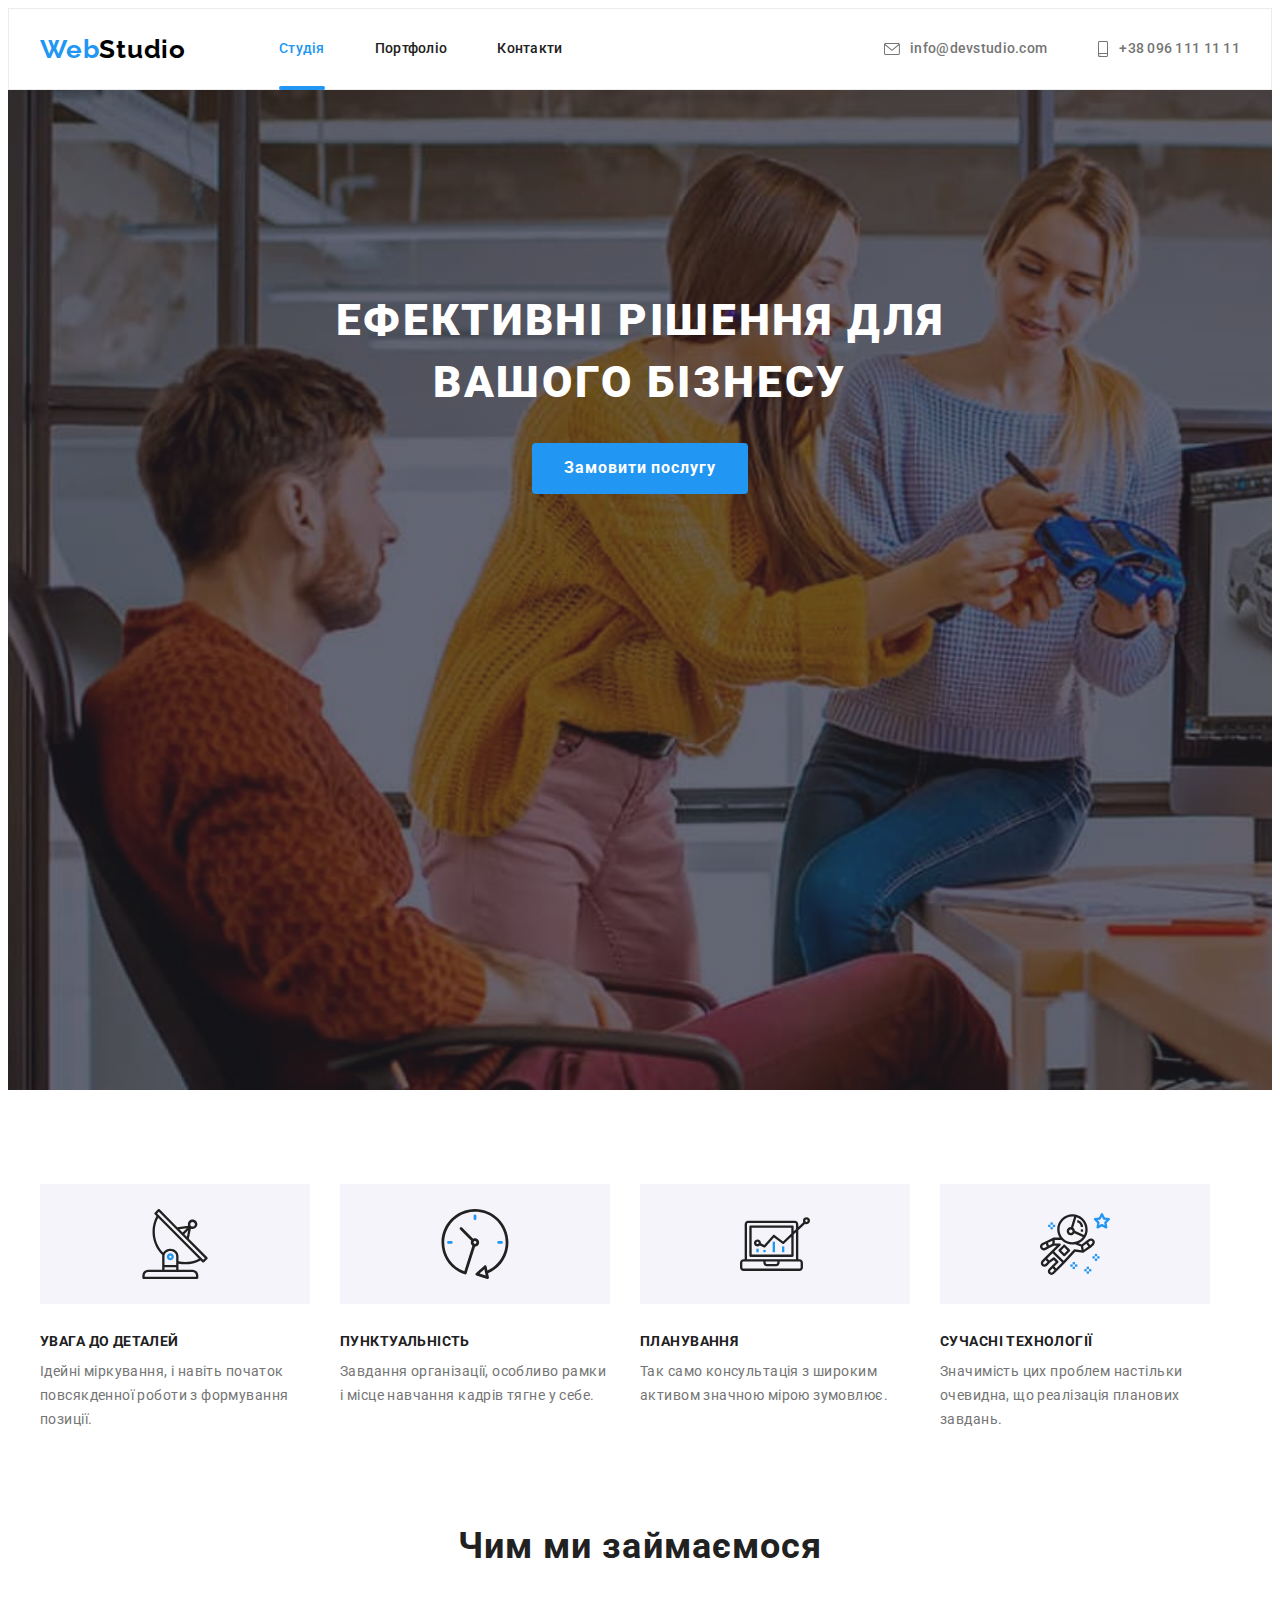
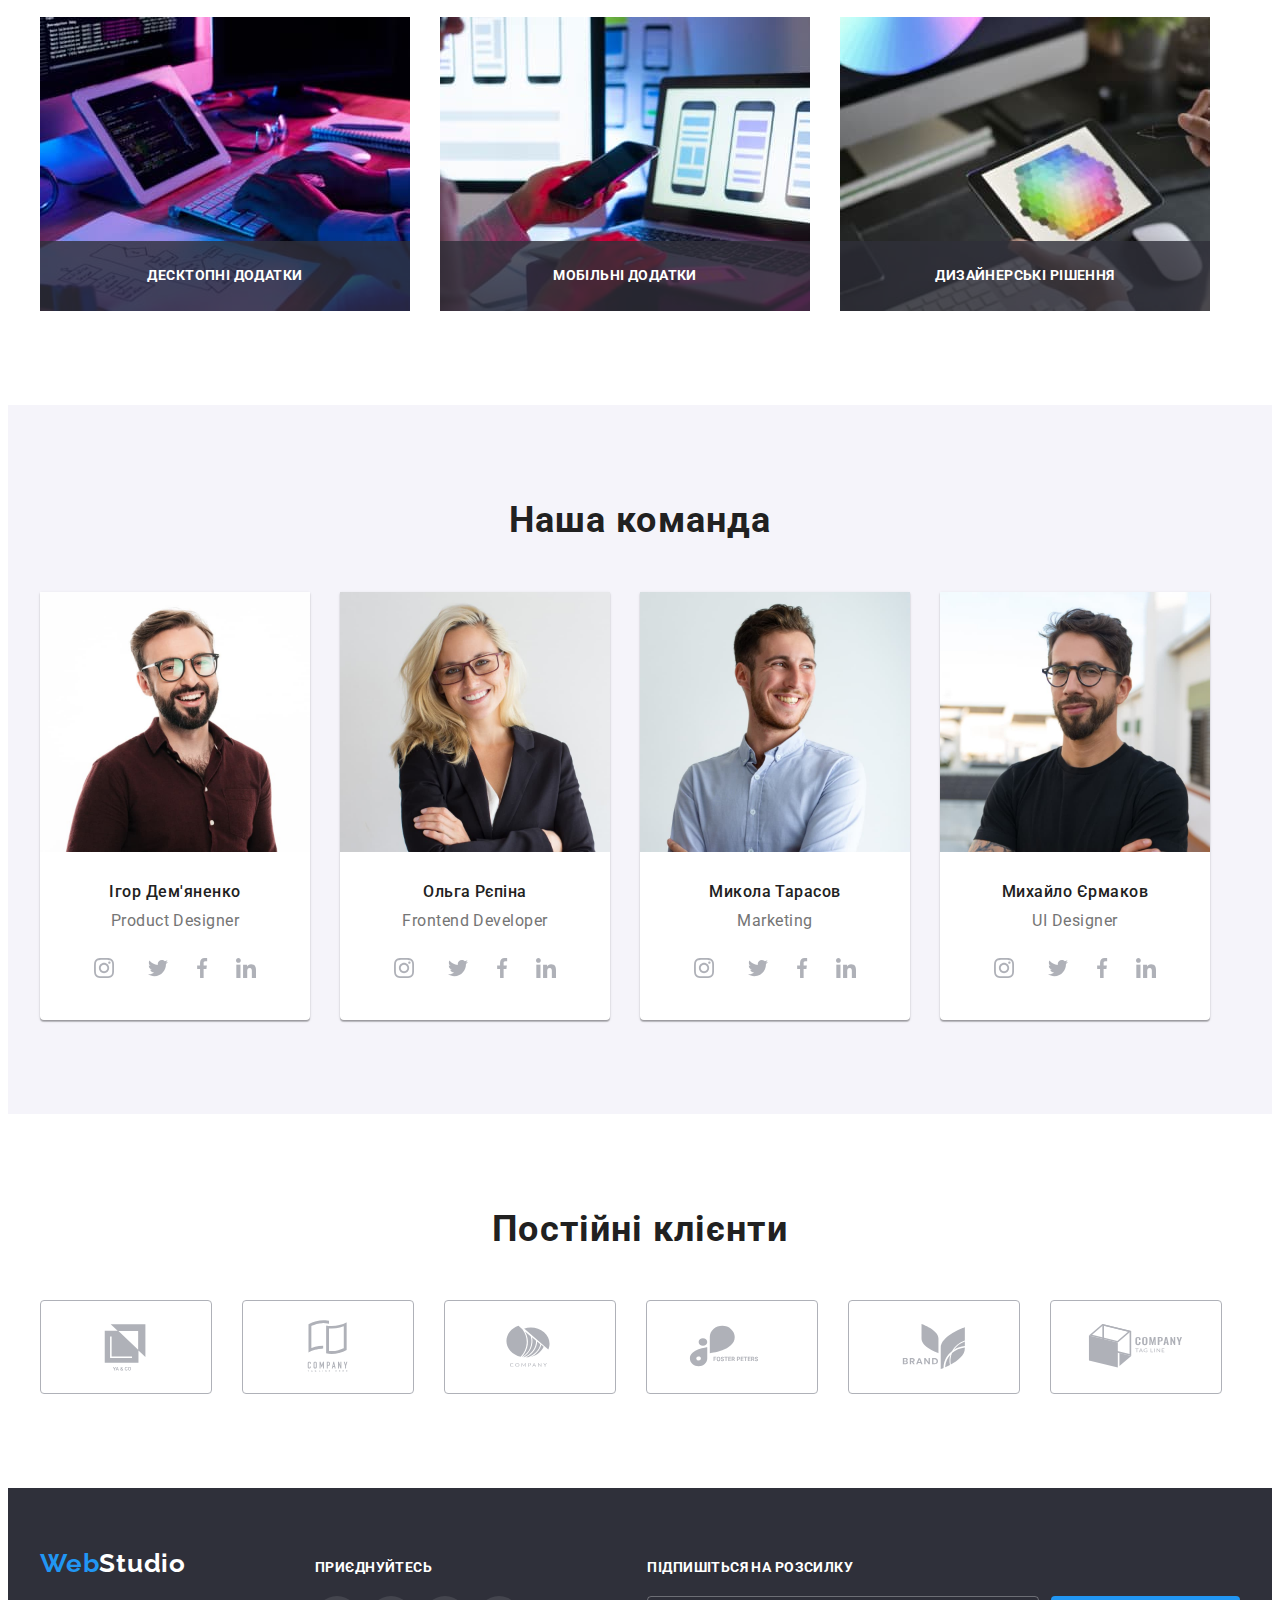
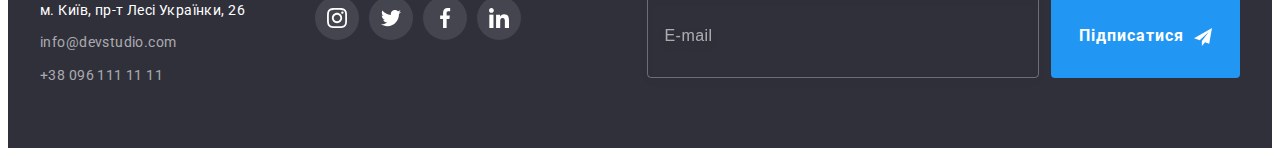
==== commit bec1c78a: "бем" ====
--- a/index.html
+++ b/index.html
@@ -21,29 +21,30 @@
     <link rel="stylesheet" href="./css/styles.css" />
   </head>
   <body>
-    <!--Хедер-->
-    <header class="sky">
-      <div class="container">
-        <a href="index.html" class="logo link"><span>Web</span>Studio</a>
-        <!--Навігація-->
-        <nav class="navigate">
-          <ul class="site-nav list">
-            <li><a href="./index.html" class="link current">Студія</a></li>
-            <li><a href="./portfolio.html" class="link">Портфоліо</a></li>
-            <li><a href="" class="link">Контакти</a></li>
+    <!--Header-->
+    <header class="header">
+      <div class="container header__container">
+        <a href="index.html" class="logo header__logo link">Web<span class="header__var-text">Studio</span></a>
+        <!--Nav-->
+        <nav class="nav">
+          <ul class="nav__list list">
+            <li class="nav__item"><a href="./index.html" class="nav__link nav__link--current link">Студія</a></li>
+            <li class="nav__item"><a href="./portfolio.html" class="nav__link link link--animation">Портфоліо</a></li>
+            <li class="nav__item"><a href="" class="nav__link link link--animation">Контакти</a></li>
           </ul>
         </nav>
-        <ul class="contact-nav list">
-          <li>
-            <a href="mailto:info@devstudio.com" class="link mail" aria-label="Mail"
-              ><svg class="mail-icon icon" width="16" height="12">
+        <!--Contact-->
+        <ul class="contact list">
+          <li class="contact__item">
+            <a href="mailto:info@devstudio.com" class="contact__link link link--animation" aria-label="Mail"
+              ><svg class="contact__icon icon" width="16" height="12">
                 <use href="./images/icons.svg#icon-envelope-1"></use></svg
               >info@devstudio.com</a
             >
           </li>
-          <li>
-            <a href="tel:+380961111111" class="link tel" aria-label="Tel-number"
-              ><svg class="tel-icon icon" width="12" height="16">
+          <li class="contact__item">
+            <a href="tel:+380961111111" class="contact__link link link--animation" aria-label="Tel-number"
+              ><svg class="contact__icon icon" width="12" height="16">
                 <use href="./images/icons.svg#icon-smartphone-1"></use></svg
               >+38 096 111 11 11</a
             >
@@ -51,110 +52,113 @@
         </ul>
       </div>
     </header>
-    <!--Основний контент-->
+    <!--Main content-->
     <main>
       <section class="hero">
         <div class="container">
           <h1 class="hero-title">Ефективні рішення для вашого бізнесу</h1>
-          <button type="button" class="button" data-modal-open>Замовити послугу</button>
+          <button type="button" class="button hero__button" data-modal-open>Замовити послугу</button>
         </div>
       </section>
+      <!--Features-->
       <section class="features section">
         <div class="container">
           <h2 class="visually-hidden">Особливості</h2>
-          <ul class="features-list list">
-            <li class="item">
-              <div class="item-decor" aria-label="icon">
+          <ul class="features__list list">
+            <li class="features__item">
+              <div class="features__decor" aria-label="features__icon">
                 <svg width="70" height="70">
                   <use href="./images/icons.svg#icon-antenna-1"></use>
                 </svg>
               </div>
-              <h3 class="title">УВАГА ДО ДЕТАЛЕЙ</h3>
-              <p class="text">
+              <h3 class="features__caption">УВАГА ДО ДЕТАЛЕЙ</h3>
+              <p class="features__description">
                 Ідейні міркування, і навіть початок повсякденної роботи з формування позиції.
               </p>
             </li>
-            <li class="item">
-              <div class="item-decor" aria-label="icon">
+            <li class="features__item">
+              <div class="features__decor" aria-label="features__icon">
                 <svg width="70" height="70"><use href="./images/icons.svg#icon-clock-1"></use></svg>
               </div>
-              <h3 class="title">ПУНКТУАЛЬНІСТЬ</h3>
-              <p class="text">
+              <h3 class="features__caption">ПУНКТУАЛЬНІСТЬ</h3>
+              <p class="features__description">
                 Завдання організації, особливо рамки і місце навчання кадрів тягне у себе.
               </p>
             </li>
-            <li class="item">
-              <div class="item-decor" aria-label="icon">
+            <li class="features__item">
+              <div class="features__decor" aria-label="features__icon">
                 <svg width="70" height="70">
                   <use href="./images/icons.svg#icon-diagram-1"></use>
                 </svg>
               </div>
-              <h3 class="title">ПЛАНУВАННЯ</h3>
-              <p class="text">Так само консультація з широким активом значною мірою зумовлює.</p>
-            </li>
-            <li class="item">
-              <div class="item-decor" aria-label="icon">
+              <h3 class="features__caption">ПЛАНУВАННЯ</h3>
+              <p class="features__description">Так само консультація з широким активом значною мірою зумовлює.</p>
+            </li>
+            <li class="features__item">
+              <div class="features__decor" aria-label="features__icon">
                 <svg width="70" height="70">
                   <use href="./images/icons.svg#icon-astronaut-1"></use>
                 </svg>
               </div>
-              <h3 class="title">СУЧАСНІ ТЕХНОЛОГІЇ</h3>
-              <p class="text">
+              <h3 class="features__caption">СУЧАСНІ ТЕХНОЛОГІЇ</h3>
+              <p class="features__description">
                 Значимість цих проблем настільки очевидна, що реалізація планових завдань.
               </p>
             </li>
           </ul>
         </div>
       </section>
+      <!--Direction-->
       <section class="direction">
         <div class="container">
-          <h2 class="title">Чим ми займаємося</h2>
-          <ul class="list">
-            <li class="item">
-              <div class="overley"><img
+          <h2 class="direction__title title">Чим ми займаємося</h2>
+          <ul class="direction__list list">
+            <li class="direction__item">
+              <div class="overley direction__overley"><img
                 src="./images/img1.jpg"
                 width="370"
                 height="294"
                 alt="Розробник працює за комп`ютером в офісі"/>
-              <p class="text-overley">Десктопні додатки</p></div>
-            </li>
-            <li class="item">
-              <div class="overley"><img
+              <p class="overley__nick">Десктопні додатки</p></div>
+            </li>
+            <li class="direction__item">
+              <div class="overley direction__overley"><img
                 src="./images/img2.jpg"
                 width="370"
                 height="294"
                 alt="Розробник працює над мобільним додатком"
-              /><p class="text-overley">Мобільні додатки</p></div>
-            </li>
-            <li class="item">
-              <div class="overley"><img
+              /><p class="overley__nick">Мобільні додатки</p></div>
+            </li>
+            <li class="direction__item">
+              <div class="overley direction__overley"><img
                 src="./images/img3.jpg"
                 width="370"
                 height="294"
                 alt="Веб-дизайнер працює на планшеті"
-              /><p class="text-overley">Дизайнерські рішення</p></div>
+              /><p class="overley__nick">Дизайнерські рішення</p></div>
             </li>
           </ul>
         </div>
       </section>
+       <!--Team-->
       <section class="team section">
         <div class="container">
-          <h2 class="title">Наша команда</h2>
-          <ul class="card-list list">
-            <li class="card">
+          <h2 class="team__title title">Наша команда</h2>
+          <ul class="teammates list">
+            <li class="teammate teammates__card">
               <img src="./images/photoihor.jpg" width="270" height="260" alt="Фото члена команди" />
-              <div class="card-inform">
-                <h3 class="name">Ігор Дем'яненко</h3>
-                <p class="profession">Product Designer</p>
-                <ul class="social-list list">
-                  <li class="social-item">
+              <div class="teammate__inform">
+                <h3 class="teammate__name">Ігор Дем'яненко</h3>
+                <p class="teammate__profession">Product Designer</p>
+                <ul class="social-profiles list">
+                  <li class="social-profiles__item">
                     <a
                       href=""
                       target="_blank"
                       rel="noopener nofollow noreferrer"
                       aria-label="Instagram icon"
-                      class="social-link"
-                      ><svg class="social-icon" width="20" height="20">
+                      class="social-profiles__link"
+                      ><svg class="social-profiles__icon" width="20" height="20">
                         <use href="./images/icons.svg#icon-instagram-2"></use></svg
                     ></a>
                   </li>
@@ -164,8 +168,8 @@
                       target="_blank"
                       rel="noopener nofollow noreferrer"
                       aria-label="Twitter icon"
-                      class="social-link"
-                      ><svg class="social-icon" width="20" height="20">
+                      class="social-profiles__link"
+                      ><svg class="social-profiles__icon" width="20" height="20">
                         <use href="./images/icons.svg#icon-twitter-1"></use></svg
                     ></a>
                   </li>
@@ -174,9 +178,9 @@
                       href=""
                       target="_blank"
                       rel="noopener nofollow noreferrer"
-                      class="social-link"
+                      class="social-profiles__link"
                       aria-label="Facebook icon"
-                      ><svg class="social-icon" width="20" height="20">
+                      ><svg class="social-profiles__icon" width="20" height="20">
                         <use href="./images/icons.svg#icon-facebook-1"></use></svg
                     ></a>
                   </li>
@@ -186,29 +190,29 @@
                       target="_blank"
                       rel="noopener nofollow noreferrer"
                       aria-label="icon"
-                      class="social-link"
+                      class="social-profiles__link"
                       aria-label="Linkedin icon"
-                      ><svg class="social-icon" width="20" height="20">
+                      ><svg class="social-profiles__icon" width="20" height="20">
                         <use href="./images/icons.svg#icon-linkedin-1"></use></svg
                     ></a>
                   </li>
                 </ul>
               </div>
             </li>
-            <li class="card">
+            <li class="teammate teammates__card">
               <img src="./images/photoolha.jpg" width="270" height="260" alt="Фото члена команди" />
-              <div class="card-inform">
-                <h3 class="name">Ольга Рєпіна</h3>
-                <p class="profession">Frontend Developer</p>
-                <ul class="social-list list">
-                  <li class="social-item">
+              <div class="teammate__inform">
+                <h3 class="teammate__name">Ольга Рєпіна</h3>
+                <p class="teammate__profession">Frontend Developer</p>
+                <ul class="social-profiles list">
+                  <li class="social-profiles__item">
                     <a
                       href=""
                       target="_blank"
                       rel="noopener nofollow noreferrer"
                       aria-label="Instagram icon"
-                      class="social-link"
-                      ><svg class="social-icon" width="20" height="20">
+                      class="social-profiles__link"
+                      ><svg class="social-profiles__icon" width="20" height="20">
                         <use href="./images/icons.svg#icon-instagram-2"></use></svg
                     ></a>
                   </li>
@@ -218,8 +222,8 @@
                       target="_blank"
                       rel="noopener nofollow noreferrer"
                       aria-label="Twitter icon"
-                      class="social-link"
-                      ><svg class="social-icon" width="20" height="20">
+                      class="social-profiles__link"
+                      ><svg class="social-profiles__icon" width="20" height="20">
                         <use href="./images/icons.svg#icon-twitter-1"></use></svg
                     ></a>
                   </li>
@@ -228,9 +232,9 @@
                       href=""
                       target="_blank"
                       rel="noopener nofollow noreferrer"
-                      class="social-link"
+                      class="social-profiles__link"
                       aria-label="Facebook icon"
-                      ><svg class="social-icon" width="20" height="20">
+                      ><svg class="social-profiles__icon" width="20" height="20">
                         <use href="./images/icons.svg#icon-facebook-1"></use></svg
                     ></a>
                   </li>
@@ -240,34 +244,34 @@
                       target="_blank"
                       rel="noopener nofollow noreferrer"
                       aria-label="icon"
-                      class="social-link"
+                      class="social-profiles__link"
                       aria-label="Linkedin icon"
-                      ><svg class="social-icon" width="20" height="20">
+                      ><svg class="social-profiles__icon" width="20" height="20">
                         <use href="./images/icons.svg#icon-linkedin-1"></use></svg
                     ></a>
                   </li>
                 </ul>
               </div>
             </li>
-            <li class="card">
+            <li class="teammate teammates__card">
               <img
                 src="./images/photonicholas.jpg"
                 width="270"
                 height="260"
                 alt="Фото члена команди"
               />
-              <div class="card-inform">
-                <h3 class="name">Микола Тарасов</h3>
-                <p class="profession">Marketing</p>
-                <ul class="social-list list">
-                  <li class="social-item">
+              <div class="teammate__inform">
+                <h3 class="teammate__name">Микола Тарасов</h3>
+                <p class="teammate__profession">Marketing</p>
+                <ul class="social-profiles list">
+                  <li class="social-profiles__item">
                     <a
                       href=""
                       target="_blank"
                       rel="noopener nofollow noreferrer"
                       aria-label="Instagram icon"
-                      class="social-link"
-                      ><svg class="social-icon" width="20" height="20">
+                      class="social-profiles__link"
+                      ><svg class="social-profiles__icon" width="20" height="20">
                         <use href="./images/icons.svg#icon-instagram-2"></use></svg
                     ></a>
                   </li>
@@ -277,8 +281,8 @@
                       target="_blank"
                       rel="noopener nofollow noreferrer"
                       aria-label="Twitter icon"
-                      class="social-link"
-                      ><svg class="social-icon" width="20" height="20">
+                      class="social-profiles__link"
+                      ><svg class="social-profiles__icon" width="20" height="20">
                         <use href="./images/icons.svg#icon-twitter-1"></use></svg
                     ></a>
                   </li>
@@ -287,9 +291,9 @@
                       href=""
                       target="_blank"
                       rel="noopener nofollow noreferrer"
-                      class="social-link"
+                      class="social-profiles__link"
                       aria-label="Facebook icon"
-                      ><svg class="social-icon" width="20" height="20">
+                      ><svg class="social-profiles__icon" width="20" height="20">
                         <use href="./images/icons.svg#icon-facebook-1"></use></svg
                     ></a>
                   </li>
@@ -299,34 +303,34 @@
                       target="_blank"
                       rel="noopener nofollow noreferrer"
                       aria-label="icon"
-                      class="social-link"
+                      class="social-profiles__link"
                       aria-label="Linkedin icon"
-                      ><svg class="social-icon" width="20" height="20">
+                      ><svg class="social-profiles__icon" width="20" height="20">
                         <use href="./images/icons.svg#icon-linkedin-1"></use></svg
                     ></a>
                   </li>
                 </ul>
               </div>
             </li>
-            <li class="card">
+            <li class="teammate teammates__card">
               <img
                 src="./images/photomikhailo.jpg"
                 width="270"
                 height="260"
                 alt="Фото члена команди"
               />
-              <div class="card-inform">
-                <h3 class="name">Михайло Єрмаков</h3>
-                <p class="profession">UI Designer</p>
-                <ul class="social-list list">
-                  <li class="social-item">
+              <div class="teammate__inform">
+                <h3 class="teammate__name">Михайло Єрмаков</h3>
+                <p class="teammate__profession">UI Designer</p>
+                <ul class="social-profiles list">
+                  <li class="social-profiles__item">
                     <a
                       href=""
                       target="_blank"
                       rel="noopener nofollow noreferrer"
                       aria-label="Instagram icon"
-                      class="social-link"
-                      ><svg class="social-icon" width="20" height="20">
+                      class="social-profiles__link"
+                      ><svg class="social-profiles__icon" width="20" height="20">
                         <use href="./images/icons.svg#icon-instagram-2"></use></svg
                     ></a>
                   </li>
@@ -336,8 +340,8 @@
                       target="_blank"
                       rel="noopener nofollow noreferrer"
                       aria-label="Twitter icon"
-                      class="social-link"
-                      ><svg class="social-icon" width="20" height="20">
+                      class="social-profiles__link"
+                      ><svg class="social-profiles__icon" width="20" height="20">
                         <use href="./images/icons.svg#icon-twitter-1"></use></svg
                     ></a>
                   </li>
@@ -346,9 +350,9 @@
                       href=""
                       target="_blank"
                       rel="noopener nofollow noreferrer"
-                      class="social-link"
+                      class="social-profiles__link"
                       aria-label="Facebook icon"
-                      ><svg class="social-icon" width="20" height="20">
+                      ><svg class="social-profiles__icon" width="20" height="20">
                         <use href="./images/icons.svg#icon-facebook-1"></use></svg
                     ></a>
                   </li>
@@ -358,9 +362,9 @@
                       target="_blank"
                       rel="noopener nofollow noreferrer"
                       aria-label="icon"
-                      class="social-link"
+                      class="social-profiles__link"
                       aria-label="Linkedin icon"
-                      ><svg class="social-icon" width="20" height="20">
+                      ><svg class="social-profiles__icon" width="20" height="20">
                         <use href="./images/icons.svg#icon-linkedin-1"></use></svg
                     ></a>
                   </li>
@@ -370,84 +374,85 @@
           </ul>
         </div>
       </section>
+      <!--Clients-->
       <section class="clients section">
         <div class="container">
           <h2 class="title">Постійні клієнти</h2>
-          <ul class="clients-list list">
-            <li class="client-item">
+          <ul class="clients__list list">
+            <li class="clients__item">
               <a
                 href=""
                 target="_blank"
                 rel="noopener nofollow noreferrer"
                 aria-label="Company icon"
-                class="client-link"
+                class="clients__link link"
               >
-                <svg class="client-icon" width="106" height="60">
+                <svg class="clients__icon" width="106" height="60">
                   <use href="./images/icons.svg#icon-Logo-5"></use>
                 </svg>
               </a>
             </li>
-            <li class="client-item">
+            <li class="clients__item">
               <a
                 href=""
                 target="_blank"
                 rel="noopener nofollow noreferrer"
                 aria-label="Company icon"
-                class="client-link"
+                class="clients__link"
               >
-                <svg class="client-icon" width="106" height="60">
+                <svg class="clients__icon" width="106" height="60">
                   <use href="./images/icons.svg#icon-Logo-4"></use>
                 </svg>
               </a>
             </li>
-            <li class="client-item">
+            <li class="clients__item">
               <a
                 href=""
                 target="_blank"
                 rel="noopener nofollow noreferrer"
                 aria-label="Company icon"
-                class="client-link"
+                class="clients__link"
               >
-                <svg class="client-icon" width="106" height="60">
+                <svg class="clients__icon" width="106" height="60">
                   <use href="./images/icons.svg#icon-Logo-3"></use>
                 </svg>
               </a>
             </li>
-            <li class="client-item">
+            <li class="clients__item">
               <a
                 href=""
                 target="_blank"
                 rel="noopener nofollow noreferrer"
                 aria-label="Company icon"
-                class="client-link"
+                class="clients__link"
               >
-                <svg class="client-icon" width="106" height="60">
+                <svg class="clients__icon" width="106" height="60">
                   <use href="./images/icons.svg#icon-Logo-2"></use>
                 </svg>
               </a>
             </li>
-            <li class="client-item">
+            <li class="clients__item">
               <a
                 href=""
                 target="_blank"
                 rel="noopener nofollow noreferrer"
                 aria-label="Company icon"
-                class="client-link"
+                class="clients__link"
               >
-                <svg class="client-icon" width="106" height="60">
+                <svg class="clients__icon" width="106" height="60">
                   <use href="./images/icons.svg#icon-Logo-1"></use>
                 </svg>
               </a>
             </li>
-            <li class="client-item">
+            <li class="clients__item">
               <a
                 href=""
                 target="_blank"
                 rel="noopener nofollow noreferrer"
                 aria-label="Company icon"
-                class="client-link"
+                class="clients__link"
               >
-                <svg class="client-icon" width="106" height="60">
+                <svg class="clients__icon" width="106" height="60">
                   <use href="./images/icons.svg#icon-Logo"></use>
                 </svg>
               </a>
@@ -456,136 +461,140 @@
         </div>
       </section>
     </main>
-    <!--Футер-->
-    <footer class="ground">
-      <div class="container">
-        <div class="main-ground">
-          <a href="./index.html" class="logo low link"><span>Web</span>Studio</a>
-          <address class="footer-address">
-            <ul class="contact-low list">
-              <li class="item">
+    <!--Footer-->
+    <footer class="footer">
+      <div class="container footer__container">
+        <!--Main-->
+        <div class="footer__main">
+          <a href="./index.html" class="logo link">Web<span class="footer__var-text">Studio</span></a>
+          <address class="address">
+            <ul class="address__list list">
+              <li class="address__item">
                 <a
                   href="https://goo.gl/maps/1MLwTADq2i4F3AsC8"
                   target="_blank"
                   title="Google maps"
                   rel="noopener nofollow noreferrer"
-                  class="map link"
+                  class="address__map link link--animation"
                   >м. Київ, пр-т Лесі Українки, 26</a
                 >
               </li>
-              <li class="item">
-                <a href="mailto:info@devstudio.com" class="link-low link">info@devstudio.com</a>
+              <li class="address__item">
+                <a href="mailto:info@devstudio.com" class="address__contact link link--animation">info@devstudio.com</a>
               </li>
               <li class="item">
-                <a href="tel:+380961111111" class="link-low link">+38 096 111 11 11</a>
+                <a href="tel:+380961111111" class="address__contact link link--animation">+38 096 111 11 11</a>
               </li>
             </ul>
           </address>
         </div>
-        <div class="social-ground">
-          <p class="text">Приєднуйтесь</p>
-          <ul class="social-list list">
-            <li class="social-item">
+        <!--Social-->
+        <div class="social footer__social">
+          <p class="social__text footer__caption">Приєднуйтесь</p>
+          <ul class="social__list list">
+            <li class="social__item">
               <a
                 href=""
                 target="_blank"
                 rel="noopener nofollow noreferrer"
                 aria-label="Instagram icon"
-                class="social-link"
-                ><svg class="social-icon" width="20" height="20">
+                class="social__link"
+                ><svg class="social__icon" width="20" height="20">
                   <use href="./images/icons.svg#icon-instagram-2"></use></svg
               ></a>
             </li>
-            <li class="social-item">
+            <li class="social__item">
               <a
                 href=""
                 target="_blank"
                 rel="noopener nofollow noreferrer"
                 aria-label="Twitter icon"
-                class="social-link"
-                ><svg class="social-icon" width="20" height="20">
+                class="social__link"
+                ><svg class="social__icon" width="20" height="20">
                   <use href="./images/icons.svg#icon-twitter-1"></use></svg
               ></a>
             </li>
-            <li class="social-item">
-              <a
-                href=""
-                target="_blank"
-                rel="noopener nofollow noreferrer"
-                class="social-link"
+            <li class="social__item">
+              <a
+                href=""
+                target="_blank"
+                rel="noopener nofollow noreferrer"
+                class="social__link"
                 aria-label="Facebook icon"
-                ><svg class="social-icon" width="20" height="20">
+                ><svg class="social__icon" width="20" height="20">
                   <use href="./images/icons.svg#icon-facebook-1"></use></svg
               ></a>
             </li>
-            <li class="social-item">
+            <li class="social__item">
               <a
                 href=""
                 target="_blank"
                 rel="noopener nofollow noreferrer"
                 aria-label="icon"
-                class="social-link"
+                class="social__link"
                 aria-label="Linkedin icon"
-                ><svg class="social-icon" width="20" height="20">
+                ><svg class="social__icon" width="20" height="20">
                   <use href="./images/icons.svg#icon-linkedin-1"></use></svg
               ></a>
             </li>
           </ul>
         </div>
+        <!--Subscription-->
         <div class="subscription">
-        <p class="subscription-text">Підпишіться на розсилку</p>
-        <form class="subscription-form">
-        <label class="subscription-field">
-        <input class="subscription-input" type="text" placeholder="E-mail" name="mail" required="">
+        <p class="subscription__text footer__caption">Підпишіться на розсилку</p>
+        <form class="subscription__form">
+        <label class="subscription__field">
+        <input class="subscription__input" type="text" placeholder="E-mail" name="mail" required="">
         </label>
-        <button class="subscription-button" type="submit"><span></span>Підписатися<svg class="subscription-icon" width="18" height="18">
+        <button class="subscription__button button" type="submit"><span></span>Підписатися<svg class="subscription__icon" width="18" height="18">
           <use href="./images/icons.svg#icon-send"></use>
         </svg></button>
         </form>  
         </div>
       </div>
     </footer>
+    <!--Backdrop-->
     <div class="backdrop is-hidden" data-modal>
       <div class="modal">
-        <button class="button-close" data-modal-close><svg class="icon-close" width="11" height="11"><use href="./images/icons.svg#icon-Vector-1"</use></svg></button>
-          <p class="modal-title">Залиште свої дані, ми вам передзвонимо</p>
-          <form class="form-modal">
+        <button class="modal__button-close button" data-modal-close><svg class="icon-close" width="11" height="11"><use href="./images/icons.svg#icon-Vector-1"</use></svg></button>
+          <p class="modal__title">Залиште свої дані, ми вам передзвонимо</p>
+          <form class="modal__from">
             <div class="form-group">
-              <label class="form-field">
-                <span class="form-label">Ім'я</span>
-              <input type="text" class="form-input" name="username" required="">
-              <svg class="form-icon" width="18" height="18">
+              <label class="form-group__field">
+                <span class="form-group__label">Ім'я</span>
+              <input type="text" class="form-group__input" name="username" required="">
+              <svg class="form-group__icon" width="18" height="18">
                 <use href="./images/icons.svg#icon-name"></use>
               </svg>
             </label>
-            <label class="form-field">
-              <span class="form-label">Телефон</span>
-              <input type="text" class="form-input" name="tell" required="">
-              <svg class="form-icon" width="18" height="18">
+            <label class="form-group__field">
+              <span class="form-group__label">Телефон</span>
+              <input type="text" class="form-group__input" name="tell" required="">
+              <svg class="form-group__icon" width="18" height="18">
                 <use href="./images/icons.svg#icon-tell"></use>
               </svg>
             </label> 
-            <label class="form-field">
-              <span class="form-label">Пошта</span>
-              <input type="text" class="form-input" name="mail" required="">
-              <svg class="form-icon" width="18" height="18">
+            <label class="form-group__field">
+              <span class="form-group__label">Пошта</span>
+              <input type="text" class="form-group__input" name="mail" required="">
+              <svg class="form-group__icon" width="18" height="18">
                 <use href="./images/icons.svg#icon-mail"></use>
               </svg>
             </label>
-            <label class="form-field">
-              <span class="form-label">Коментар</span>
-              <textarea class="form-area" placeholder="Введіть текст" rows="10" name="comment"></textarea>
+            <label class="form-group__field">
+              <span class="form-group__label">Коментар</span>
+              <textarea class="form-group__area" placeholder="Введіть текст" rows="10" name="comment"></textarea>
             </label>
             </div>
             <label class="form-agreement">
-              <input class="form-checkbox" type="checkbox" name="agreement" required="">
-              <svg class="form-agreement-icon" width="18" height="18">
+              <input class="form-agreement__checkbox" type="checkbox" name="agreement" required="">
+              <svg class="form-agreement__icon" width="18" height="18">
                 <use class="check" href="./images/icons.svg#icon-checked"></use>
                 <use class="not-check" href="./images/icons.svg#icon-not-checked"></use>
               </svg>
-              <span class="form-agreement-text">Погоджуюся з розсилкою та приймаю <a class="accept-link" href="">Умови договору</a></span>
+              <span class="form-agreement__text">Погоджуюся з розсилкою та приймаю <a class="accept-link" href="">Умови договору</a></span>
             </label>
-            <button type="submit" class="form-button">Відправити</button>  
+            <button type="submit" class="form-button button">Відправити</button>  
           </form>
       </div>
     </div>
--- a/css/styles.css
+++ b/css/styles.css
@@ -78,11 +78,38 @@
   text-decoration: none;
 }
 
-/* Хедер */
-
-/* Logo */
+.title {
+  margin-bottom: 50px;
+
+  color: var(--main-text-color--);
+  font-weight: 700;
+  font-size: 36px;
+  line-height: 1.17;
+  text-align: center;
+  letter-spacing: 0.03em;
+}
+.link--animation:hover,
+.link--animation:focus {
+  color: var(--accent-first-color--);
+}
+.link--animation {
+  transition: color 250ms cubic-bezier(0.4, 0, 0.2, 1);
+}
+
+/* Header */
+
+.header {
+  border: 1px solid #ececec;
+}
+.header__container {
+  display: flex;
+  align-items: center;
+}
+.header__var-text {
+  color: var(--logo-color-text--);
+}
 .logo {
-  color: var(--logo-color-text--);
+  color: var(--accent-first-color--);
 
   font-family: 'Raleway';
   font-style: normal;
@@ -91,45 +118,33 @@
   line-height: 1.19;
   letter-spacing: 0.03em;
 }
-.logo span {
-  color: var(--accent-first-color--);
-}
-.sky {
-  border: 1px solid #ececec;
-}
-.sky .container {
-  display: flex;
-  align-items: center;
-}
-.container .logo {
+.header__logo {
   margin-right: 93px;
 }
-/* Site-nav */
-.site-nav {
-  display: flex;
-}
-.site-nav .link {
+/* Nav */
+.nav__list {
+  display: flex;
+}
+.nav__item:not(:last-child) {
+  margin-right: 50px;
+}
+.nav__link {
+  position: relative;
+
   display: block;
   padding: 32px 0;
-}
-.site-nav li:not(:last-child) {
-  margin-right: 50px;
-}
-.site-nav .link {
-  position: relative;
 
   color: var(--main-text-color--);
   font-weight: 500;
   font-size: 14px;
   line-height: 1.14;
   letter-spacing: 0.02em;
-
+}
+.nav__link--current {
+  color: var(--accent-first-color--);
   transition: color 250ms cubic-bezier(0.4, 0, 0.2, 1);
 }
-.site-nav .current {
-  color: var(--accent-first-color--);
-}
-.site-nav .current::after {
+.nav__link--current::after {
   content: '';
   position: absolute;
   bottom: 0;
@@ -142,22 +157,21 @@
   border-radius: 2px;
   background-color: var(--accent-first-color--);
 }
-
-.site-nav .link:hover,
-.site-nav .link:focus {
-  color: var(--accent-first-color--);
-}
-.site-nav .current:hover,
-.site-nav .current:focus {
+.nav__link--current:hover,
+.nav__link--current:focus {
   color: var(--accent-second-color--);
 }
-/* Contact nav */
-
-.contact-nav .icon {
-  margin-right: 10px;
-  fill: currentColor;
-}
-.contact-nav .link {
+
+/* Contact */
+
+.contact {
+  display: flex;
+  margin-left: auto;
+}
+.contact__item:not(:last-child) {
+  margin-right: 50px;
+}
+.contact__link {
   display: flex;
   align-items: center;
 
@@ -166,24 +180,15 @@
   font-size: 14px;
   line-height: 1.14;
   letter-spacing: 0.02em;
-
-  transition: color 250ms cubic-bezier(0.4, 0, 0.2, 1);
-}
-.contact-nav {
-  display: flex;
-  margin-left: auto;
-}
-.contact-nav li:not(:last-child) {
-  margin-right: 50px;
-}
-.contact-nav .link:hover,
-.contact-nav .link:focus {
-  color: var(--accent-first-color--);
+}
+.contact__icon {
+  margin-right: 10px;
+  fill: currentColor;
 }
 
 /* Студія */
 
-/* Основний контент */
+/* Main content */
 
 .hero {
   padding-top: 200px;
@@ -203,7 +208,7 @@
   margin: 0 auto;
   margin-bottom: 30px;
 
-  color: #ffffff;
+  color: var(--background-color--);
   font-weight: 900;
   font-size: 44px;
   line-height: 1.4;
@@ -211,7 +216,7 @@
   letter-spacing: 0.06em;
   text-transform: uppercase;
 }
-.button {
+.hero__button {
   padding: 10px 32px;
   margin: 0 auto;
 
@@ -227,13 +232,14 @@
   transition: background-color 250ms cubic-bezier(0.4, 0, 0.2, 1),
     box-shadow 250ms cubic-bezier(0.4, 0, 0.2, 1);
 }
-.button:hover,
-.button:focus {
+.hero__button:hover,
+.hero__button:focus {
   background-color: var(--accent-second-color--);
   box-shadow: 0px 4px 4px rgba(0, 0, 0, 0.15);
 }
 
-/* Особливості */
+/* Features */
+
 .visually-hidden {
   position: absolute;
   width: 1px;
@@ -247,16 +253,16 @@
   clip: rect(0 0 0 0);
   overflow: hidden;
 }
-.features-list {
-  display: flex;
-}
-.features-list .item {
+.features__list {
+  display: flex;
+}
+.features__item {
   width: 270px;
 }
-.features-list .item:not(:last-child) {
+.features__item:not(:last-child) {
   margin-right: 30px;
 }
-.features-list .item-decor {
+.features__decor {
   display: flex;
   justify-content: center;
   align-items: center;
@@ -266,7 +272,7 @@
   width: 270px;
   height: 120px;
 }
-.features-list .title {
+.features__caption {
   margin-bottom: 10px;
 
   color: var(--main-text-color--);
@@ -276,7 +282,7 @@
   letter-spacing: 0.03em;
   text-transform: uppercase;
 }
-.features-list .text {
+.features__description {
   color: var(--ouwer-text-color--);
 
   font-weight: 400;
@@ -285,33 +291,21 @@
   letter-spacing: 0.03em;
 }
 
-/* Чим ми займаємось */ /* Наша команда */
-
-.direction .title,
-.team .title,
-.clients .title {
-  margin-bottom: 50px;
-
-  color: var(--main-text-color--);
-  font-weight: 700;
-  font-size: 36px;
-  line-height: 1.17;
-  text-align: center;
-  letter-spacing: 0.03em;
-}
+/* Direction */
+
 .direction {
   padding-bottom: 94px;
 }
-.direction .list {
-  display: flex;
-}
-.direction .item:not(:last-child) {
+.direction__list {
+  display: flex;
+}
+.direction__item:not(:last-child) {
   margin-right: 30px;
 }
-.direction .overley {
+.direction__overley {
   position: relative;
 }
-.direction .text-overley {
+.overley__nick {
   position: absolute;
   bottom: 0;
 
@@ -327,29 +321,30 @@
   color: var(--background-color--);
   background-color: rgba(47, 48, 58, 0.8);
 }
-/* Наша команда */
-
-.card-list {
+
+/* Team */
+
+.teammates {
   display: flex;
 }
 .team {
-  background-color: #f5f4fa;
-}
-.card {
+  background-color: var(--buttons-port-color--);
+}
+.teammates__card {
   text-align: center;
   background-color: var(--background-color--);
   box-shadow: 0px 1px 3px rgba(0, 0, 0, 0.12), 0px 1px 1px rgba(0, 0, 0, 0.14),
     0px 2px 1px rgba(0, 0, 0, 0.2);
   border-radius: 0px 0px 4px 4px;
 }
-.team .card-inform {
+.teammates__card:not(:last-child) {
+  margin-right: 30px;
+}
+.teammate__inform {
   padding-top: 30px;
   padding-bottom: 30px;
 }
-.card:not(:last-child) {
-  margin-right: 30px;
-}
-.team .name {
+.teammate__name {
   margin-bottom: 10px;
 
   color: var(--main-text-color--);
@@ -358,7 +353,7 @@
   line-height: 1.19;
   letter-spacing: 0.03em;
 }
-.team .profession {
+.teammate__profession {
   margin-bottom: 16px;
 
   color: var(--ouwer-text-color--);
@@ -367,14 +362,14 @@
   line-height: 1.19;
   letter-spacing: 0.03em;
 }
-.card-inform .social-list {
+.social-profiles {
   display: flex;
   justify-content: center;
 }
-.card-inform .social-item:not(:last-child) {
+.social-profiles__item:not(:last-child) {
   margin-right: 10px;
 }
-.card-inform .social-link {
+.social-profiles__link {
   width: 44px;
   height: 44px;
   border-radius: 50%;
@@ -388,23 +383,24 @@
   transition: color 250ms cubic-bezier(0.4, 0, 0.2, 1),
     background-color 250ms cubic-bezier(0.4, 0, 0.2, 1);
 }
-.card-inform .social-icon {
+.social-profiles__icon {
   fill: currentColor;
 }
-.card-inform .social-link:hover,
-.card-inform .social-link:focus {
+.social-profiles__link:hover,
+.social-profiles__link:focus {
   color: var(--background-color--);
   background-color: var(--accent-first-color--);
 }
 
-/* Клієнти */
-.clients-list {
-  display: flex;
-}
-.client-item:not(:last-child) {
+/* Clients */
+
+.clients__list {
+  display: flex;
+}
+.clients__item:not(:last-child) {
   margin-right: 30px;
 }
-.client-link {
+.clients__link {
   display: inline-flex;
   width: 170px;
   height: 92px;
@@ -418,11 +414,153 @@
   transition: fill 250ms cubic-bezier(0.4, 0, 0.2, 1),
     border-color 250ms cubic-bezier(0.4, 0, 0.2, 1);
 }
-.client-link:hover,
-.client-link:focus {
+.clients__link:hover,
+.clients__link:focus {
   border-color: var(--accent-first-color--);
   fill: var(--accent-first-color--);
 }
+
+/* Footer */
+
+.footer__caption {
+  font-weight: 700;
+  font-size: 14px;
+  line-height: 1.14;
+  text-transform: uppercase;
+  color: var(--background-color--);
+}
+.footer {
+  padding-top: 60px;
+  padding-bottom: 60px;
+
+  background-color: var(--background-footer-color--);
+}
+.footer__container {
+  display: flex;
+  align-items: baseline;
+}
+.footer__main {
+  margin-right: 70px;
+}
+.footer__var-text {
+  color: var(--background-color--);
+}
+.address {
+  margin-top: 20px;
+
+  font-style: normal;
+}
+.address__item:not(:last-child) {
+  margin-bottom: 9px;
+}
+.address__map {
+  color: var(--background-color--);
+  line-height: 1.7;
+}
+.address__contact {
+  color: var(--footer-text-color--);
+  line-height: 1.7;
+}
+
+/* Social */
+
+.footer__social {
+  margin-right: auto;
+}
+.social__text {
+  margin-bottom: 20px;
+}
+.social__list {
+  display: flex;
+}
+.social__item:not(:last-child) {
+  margin-right: 10px;
+}
+.social__link {
+  width: 44px;
+  height: 44px;
+  border-radius: 50%;
+  display: inline-flex;
+  justify-content: center;
+  align-items: center;
+
+  color: var(--background-color--);
+  background-color: rgba(255, 255, 255, 0.1);
+
+  transition: background-color 250ms cubic-bezier(0.4, 0, 0.2, 1);
+}
+.social__icon {
+  fill: currentColor;
+}
+.social__link:hover,
+.social__link:focus {
+  background-color: var(--accent-first-color--);
+}
+
+/* Subscription */
+
+.subscription__text {
+  margin-bottom: 20px;
+}
+.subscription__form {
+  display: flex;
+}
+.subscription__field {
+  margin-right: 12px;
+}
+.subscription__input {
+display: block;
+padding: 15px 16px;
+
+width: 358px;
+height: 50px;
+
+background-color: inherit;
+border: 1px solid rgba(255, 255, 255, 0.3);
+filter: drop-shadow(0px 4px 4px rgba(0, 0, 0, 0.15));
+border-radius: 4px;
+color: var(--background-color--);
+
+transition: border-color 250ms cubic-bezier(0.4, 0, 0.2, 1);
+}
+.subscription__input:focus {
+  border-color: var(--accent-first-color--);
+  outline: none;
+}
+.subscription__input::placeholder {
+font-weight: 400;
+font-size: 16px;
+line-height: 1.25;
+letter-spacing: 0.03em;
+color: var(--footer-text-color--);
+}
+.subscription__button {
+  display: flex;
+  align-items: center;
+  padding: 10px 28px;
+
+  color: var(--background-color--);
+  background-color: var(--accent-first-color--);
+  font-family: inherit;
+  font-style: normal;
+  font-weight: 700;
+  font-size: 16px;
+  line-height: 1.9;
+  letter-spacing: 0.06em;
+
+  transition: background-color 250ms cubic-bezier(0.4, 0, 0.2, 1),
+  box-shadow 250ms cubic-bezier(0.4, 0, 0.2, 1);
+}
+.subscription__button:hover,
+.subscription__button:focus {
+  background-color: var(--accent-second-color--);
+  box-shadow: 0px 3px 1px rgba(0, 0, 0, 0.1), 0px 1px 2px rgba(0, 0, 0, 0.08),
+    0px 2px 2px rgba(0, 0, 0, 0.12);
+}
+.subscription__icon {
+margin-left: 10px;
+}
+
 /* Backdrop */
 
 .backdrop {
@@ -469,7 +607,7 @@
 
   transition: transform 500ms linear;
 }
-.modal .button-close {
+.modal__button-close {
   position: absolute;
   top: 8px;
   right: 8px;
@@ -486,11 +624,11 @@
 
   transition: fill 250ms cubic-bezier(0.4, 0, 0.2, 1);
 }
-.modal .button-close:hover,
-.modal .button-close:focus {
+.modal__button-close:hover,
+.modal__button-close:focus {
   fill: var(--accent-first-color--);
 }
-.modal-title {
+.modal__title {
   margin-bottom: 12px;
 
   font-weight: 700;
@@ -503,16 +641,16 @@
 .form-group {
   margin-bottom: 20px;
 }
-.form-field {
+.form-group__field {
   position: relative;
 
   display: flex;
   flex-direction: column;
 }
-.form-field:not(:last-child) {
+.form-group__field:not(:last-child) {
   margin-bottom: 10px;
 }
-.form-label {
+.form-group__label {
   margin-bottom: 4px;
 
   font-weight: 400;
@@ -521,7 +659,7 @@
   letter-spacing: 0.01em;
   color: var(--ouwer-text-color--);
 }
-.form-input {
+.form-group__input {
   display: block;
   width: 100%;
   height: 40px;
@@ -532,21 +670,21 @@
 
   transition: border-color 250ms cubic-bezier(0.4, 0, 0.2, 1);
 }
-.form-input:focus {
+.form-group__input:focus {
   border-color: var(--accent-first-color--);
   outline: none;
 }
-.form-icon {
+.form-group__icon {
   position: absolute;
   top: 50%;
   left: 15px;
 
   transition: fill 250ms cubic-bezier(0.4, 0, 0.2, 1);
 }
-.form-input:focus + .form-icon {
+.form-group__input:focus + .form-group__icon {
   fill: var(--accent-first-color--);
 }
-.form-area {
+.form-group__area {
   display: block;
   width: 100%;
   height: 120px;
@@ -560,11 +698,11 @@
   transition: border-color 250ms cubic-bezier(0.4, 0, 0.2, 1);
 }
 
-.form-area:focus {
+.form-group__area:focus {
   border-color: var(--accent-first-color--);
   outline: none;
 }
-.form-area::placeholder {
+.form-group__area::placeholder {
   font-weight: 400;
   font-size: 12px;
   line-height: 1.14;
@@ -581,7 +719,7 @@
   margin-bottom: 30px;
   cursor: pointer;
 }
-.form-checkbox {
+.form-agreement__checkbox {
   position: absolute;
   width: 1px;
   height: 1px;
@@ -594,26 +732,26 @@
   clip: rect(0 0 0 0);
   overflow: hidden;
 }
-.form-agreement-icon {
+.form-agreement__icon {
   display: inline-block;
 }
-.form-agreement-icon > .check {
+.form-agreement__icon > .check {
   opacity: 0;
 
   transition: opacity 250ms cubic-bezier(0.4, 0, 0.2, 1);
 }
-.form-agreement-icon > .not-check {
+.form-agreement__icon > .not-check {
   opacity: 1;
 
   transition: opacity 250ms cubic-bezier(0.4, 0, 0.2, 1);
 }
-.form-checkbox:checked + .form-agreement-icon > .check {
+.form-agreement__checkbox:checked + .form-agreement__icon > .check {
   opacity: 1;
 }
-.form-checkbox:checked + .form-agreement-icon > .not-check {
+.form-agreement__checkbox:checked + .form-agreement__icon > .not-check {
   opacity: 0;
 }
-.form-agreement-text {
+.form-agreement__text {
   margin-left: 8px;
 
   font-weight: 400;
@@ -650,23 +788,20 @@
   background-color: var(--accent-second-color--);
   box-shadow: 0px 4px 4px rgba(0, 0, 0, 0.15);
 }
+
 /* Портфоліо */
 
-.section {
-  padding-top: 94px;
-  padding-bottom: 94px;
-}
-.filter {
+/* product filter */
+
+.portfolio__filter {
   display: flex;
   margin-bottom: 50px;
   justify-content: center;
 }
-.filter .item:not(:last-child) {
+.filter__item:not(:last-child) {
   margin-right: 8px;
 }
-
-/* Example filter */
-.buttons {
+.filter__buttons {
   padding: 6px 22px;
 
   color: var(--main-text-color--);
@@ -683,36 +818,37 @@
   transition: background-color 250ms cubic-bezier(0.4, 0, 0.2, 1),
     color 250ms cubic-bezier(0.4, 0, 0.2, 1), box-shadow 250ms cubic-bezier(0.4, 0, 0.2, 1);
 }
-.buttons:hover,
-.buttons:focus {
+.filter__buttons:hover,
+.filter__buttons:focus {
   color: var(--background-color--);
   background-color: var(--accent-first-color--);
   box-shadow: 0px 3px 1px rgba(0, 0, 0, 0.1), 0px 1px 2px rgba(0, 0, 0, 0.08),
     0px 2px 2px rgba(0, 0, 0, 0.12);
 }
 
-/* Example list */
-.example-list {
+/* product list */
+
+.product {
   display: flex;
   flex-wrap: wrap;
 }
-.example-list .example-link {
+.product__item:not(:nth-child(3n)) {
+  margin-right: 30px;
+}
+.product__item:nth-child(-n + 6) {
+  margin-bottom: 30px;
+}
+.product__link {
   display: block;
 
   transition: box-shadow 250ms cubic-bezier(0.4, 0, 0.2, 1);
 }
-.example-list .example-link:hover,
-.example-list .example-link:focus {
+.product__link:hover,
+.product__link:focus {
   box-shadow: 0px 1px 1px rgba(0, 0, 0, 0.12), 0px 4px 4px rgba(0, 0, 0, 0.06),
     1px 4px 6px rgba(0, 0, 0, 0.16);
 }
-.example-list .item:not(:nth-child(3n)) {
-  margin-right: 30px;
-}
-.example-list .item:nth-child(-n + 6) {
-  margin-bottom: 30px;
-}
-.example-list .item-inform {
+.product__inform {
   padding-top: 20px;
   padding-right: 24px;
   padding-bottom: 20px;
@@ -724,7 +860,7 @@
   border-bottom: 1px solid #eeeeee;
 }
 
-.example-list .title {
+.product__title {
   margin-bottom: 4px;
 
   color: var(--main-text-color--);
@@ -732,17 +868,17 @@
   font-size: 18px;
   line-height: 2;
 }
-.example-list .text {
+.product__type {
   color: var(--ouwer-text-color--);
   font-size: 16px;
   line-height: 1.8;
   letter-spacing: 0.03em;
 }
-.product-thumb {
+.product__thumb {
   position: relative;
   overflow: hidden;
 }
-.product-actions {
+.product__actions {
   position: absolute;
   top: 0;
   left: 0;
@@ -756,11 +892,11 @@
 
   transition: transform 250ms cubic-bezier(0.4, 0, 0.2, 1);
 }
-.example-list .example-link:hover .product-actions,
-.example-list .example-link:focus .product-actions {
+.product__link:hover .product__actions,
+.product__link:focus .product__actions {
   transform: translateY(0);
 }
-.product-actions .text-actions {
+.product__text {
   padding: 63px 24px;
 
   font-weight: 400;
@@ -772,165 +908,7 @@
 
   transition: color 250ms cubic-bezier(0.4, 0, 0.2, 1) 200ms;
 }
-.example-list .example-link:hover .text-actions,
-.example-list .example-link:focus .text-actions {
+.product__link:hover .product__text,
+.product__link:focus .product__text {
   color: var(--background-color--);
-}
-/* Footer */
-
-.ground .container {
-  display: flex;
-  align-items: baseline;
-}
-.ground {
-  padding-top: 60px;
-  padding-bottom: 60px;
-
-  background-color: var(--background-footer-color--);
-}
-
-/* Main-ground */
-.main-ground {
-  margin-right: 70px;
-}
-.logo.low {
-  color: #ffffff;
-}
-.logo.low span {
-  color: var(--accent-first-color--);
-}
-.footer-address {
-  margin-top: 20px;
-
-  font-style: normal;
-}
-.contact-low .link {
-  transition: color 250ms cubic-bezier(0.4, 0, 0.2, 1);
-}
-.contact-low .item:not(:last-child) {
-  margin-bottom: 9px;
-}
-.contact-low .map {
-  color: #ffffff;
-  line-height: 1.7;
-}
-.contact-low .map:hover,
-.contact-low .map:focus {
-  color: var(--accent-first-color--);
-}
-.contact-low .link-low {
-  color: var(--footer-text-color--);
-  line-height: 1.7;
-}
-.contact-low .link-low:hover,
-.contact-low .link-low:focus {
-  color: var(--accent-first-color--);
-}
-
-/* Social-ground */
-
-.social-ground {
-  margin-right: auto;
-}
-.social-ground .text {
-  margin-bottom: 20px;
-
-  font-weight: 700;
-  font-size: 14px;
-  line-height: 1.14;
-  text-transform: uppercase;
-  color: #ffffff;
-}
-.social-ground .social-list {
-  display: flex;
-}
-.social-ground .social-item:not(:last-child) {
-  margin-right: 10px;
-}
-.social-ground .social-link {
-  width: 44px;
-  height: 44px;
-  border-radius: 50%;
-  display: inline-flex;
-  justify-content: center;
-  align-items: center;
-
-  color: var(--background-color--);
-  background-color: rgba(255, 255, 255, 0.1);
-
-  transition: background-color 250ms cubic-bezier(0.4, 0, 0.2, 1);
-}
-.social-ground .social-icon {
-  fill: currentColor;
-}
-.social-ground .social-link:hover,
-.social-ground .social-link:focus {
-  background-color: var(--accent-first-color--);
-}
-.subscription-text {
-  margin-bottom: 20px;
-
-  font-weight: 700;
-  font-size: 14px;
-  line-height: 1.14;
-  text-transform: uppercase;
-  color: #ffffff;
-}
-.subscription-form {
-  display: flex;
-}
-.subscription-field {
-  margin-right: 12px;
-}
-.subscription-input {
-display: block;
-padding: 15px 16px;
-
-width: 358px;
-height: 50px;
-
-background-color: inherit;
-border: 1px solid rgba(255, 255, 255, 0.3);
-filter: drop-shadow(0px 4px 4px rgba(0, 0, 0, 0.15));
-border-radius: 4px;
-color: var(--background-color--);
-
-transition: border-color 250ms cubic-bezier(0.4, 0, 0.2, 1);
-}
-.subscription-input:focus {
-  border-color: var(--accent-first-color--);
-  outline: none;
-}
-.subscription-input::placeholder {
-font-weight: 400;
-font-size: 16px;
-line-height: 1.25;
-letter-spacing: 0.03em;
-color: var(--footer-text-color--);
-}
-.subscription-button {
-  display: flex;
-  align-items: center;
-  padding: 10px 28px;
-
-  color: #ffffff;
-  background-color: var(--accent-first-color--);
-  font-family: inherit;
-  font-style: normal;
-  font-weight: 700;
-  font-size: 16px;
-  line-height: 1.9;
-  letter-spacing: 0.06em;
-
-  transition: background-color 250ms cubic-bezier(0.4, 0, 0.2, 1),
-  box-shadow 250ms cubic-bezier(0.4, 0, 0.2, 1);
-}
-.subscription-button:hover,
-.subscription-button:focus {
-  background-color: var(--accent-second-color--);
-  box-shadow: 0px 3px 1px rgba(0, 0, 0, 0.1), 0px 1px 2px rgba(0, 0, 0, 0.08),
-    0px 2px 2px rgba(0, 0, 0, 0.12);
-}
-.subscription-icon {
-margin-left: 10px;
 }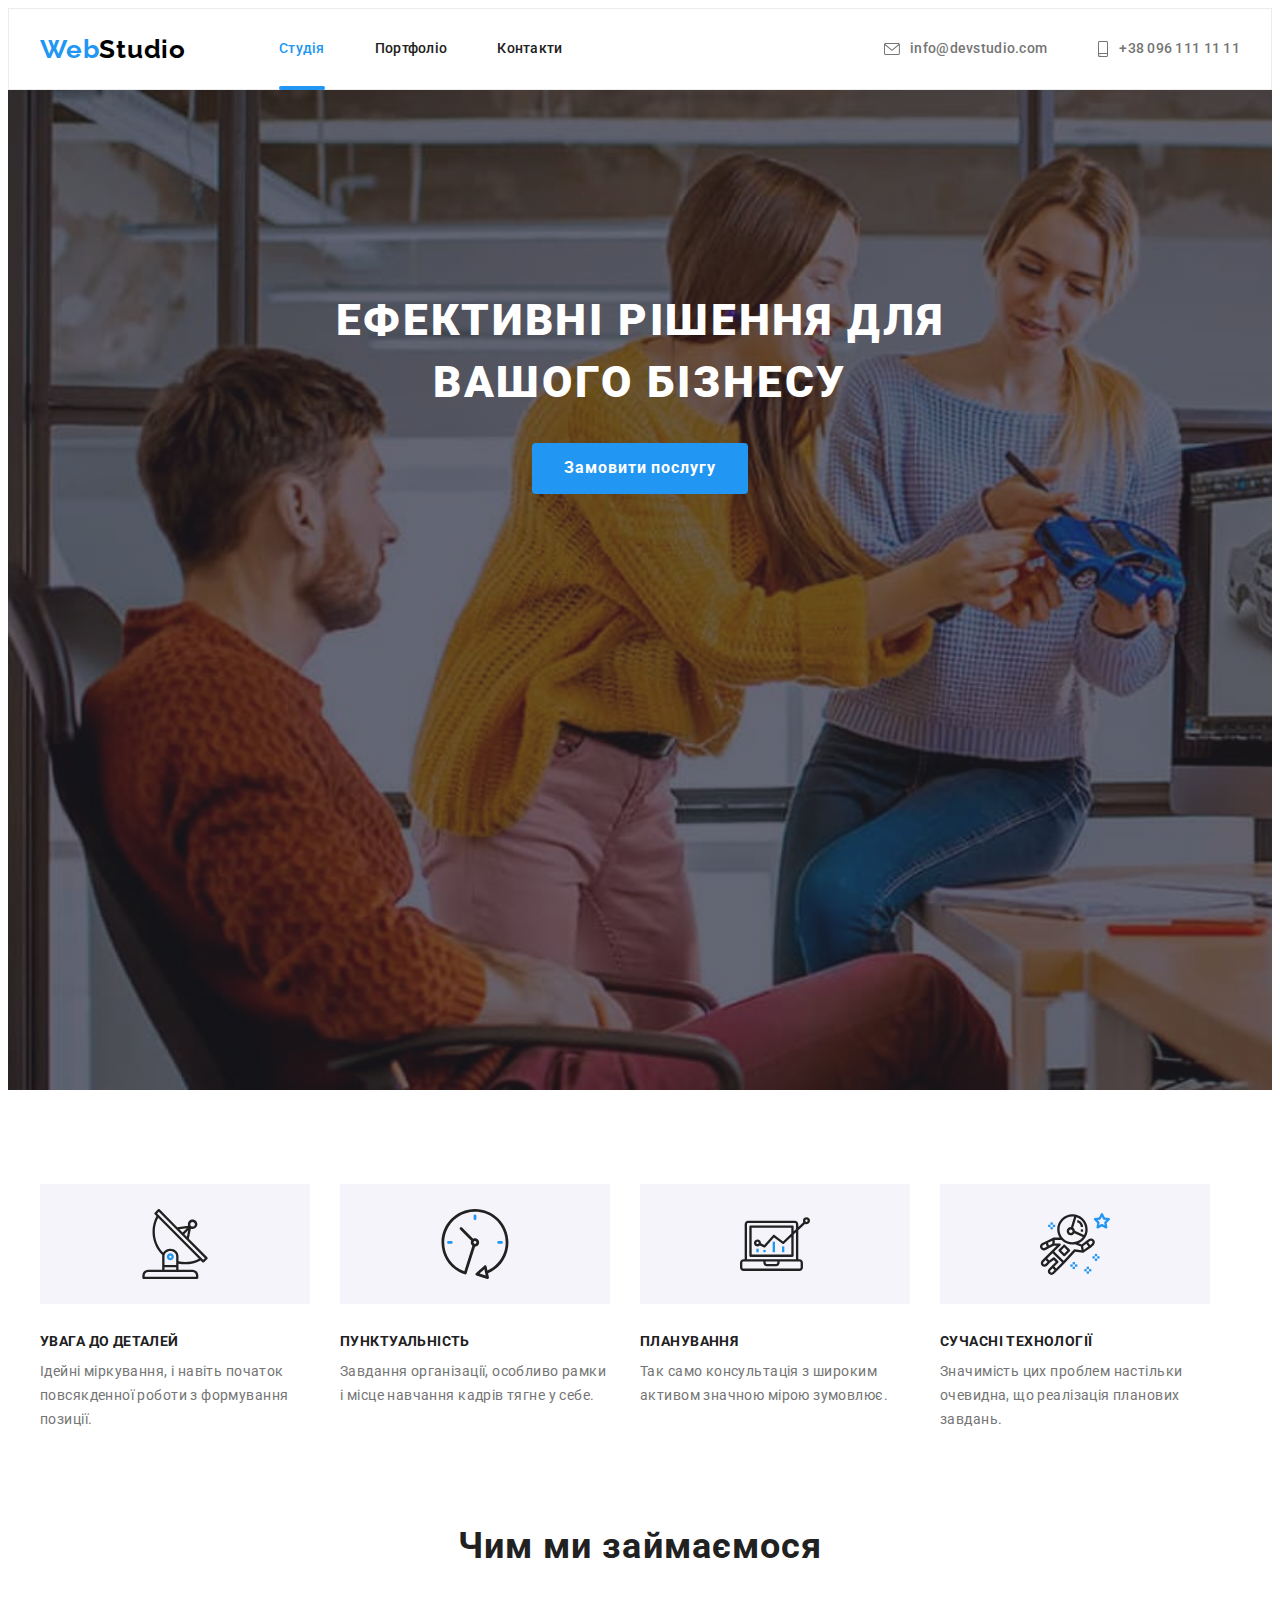
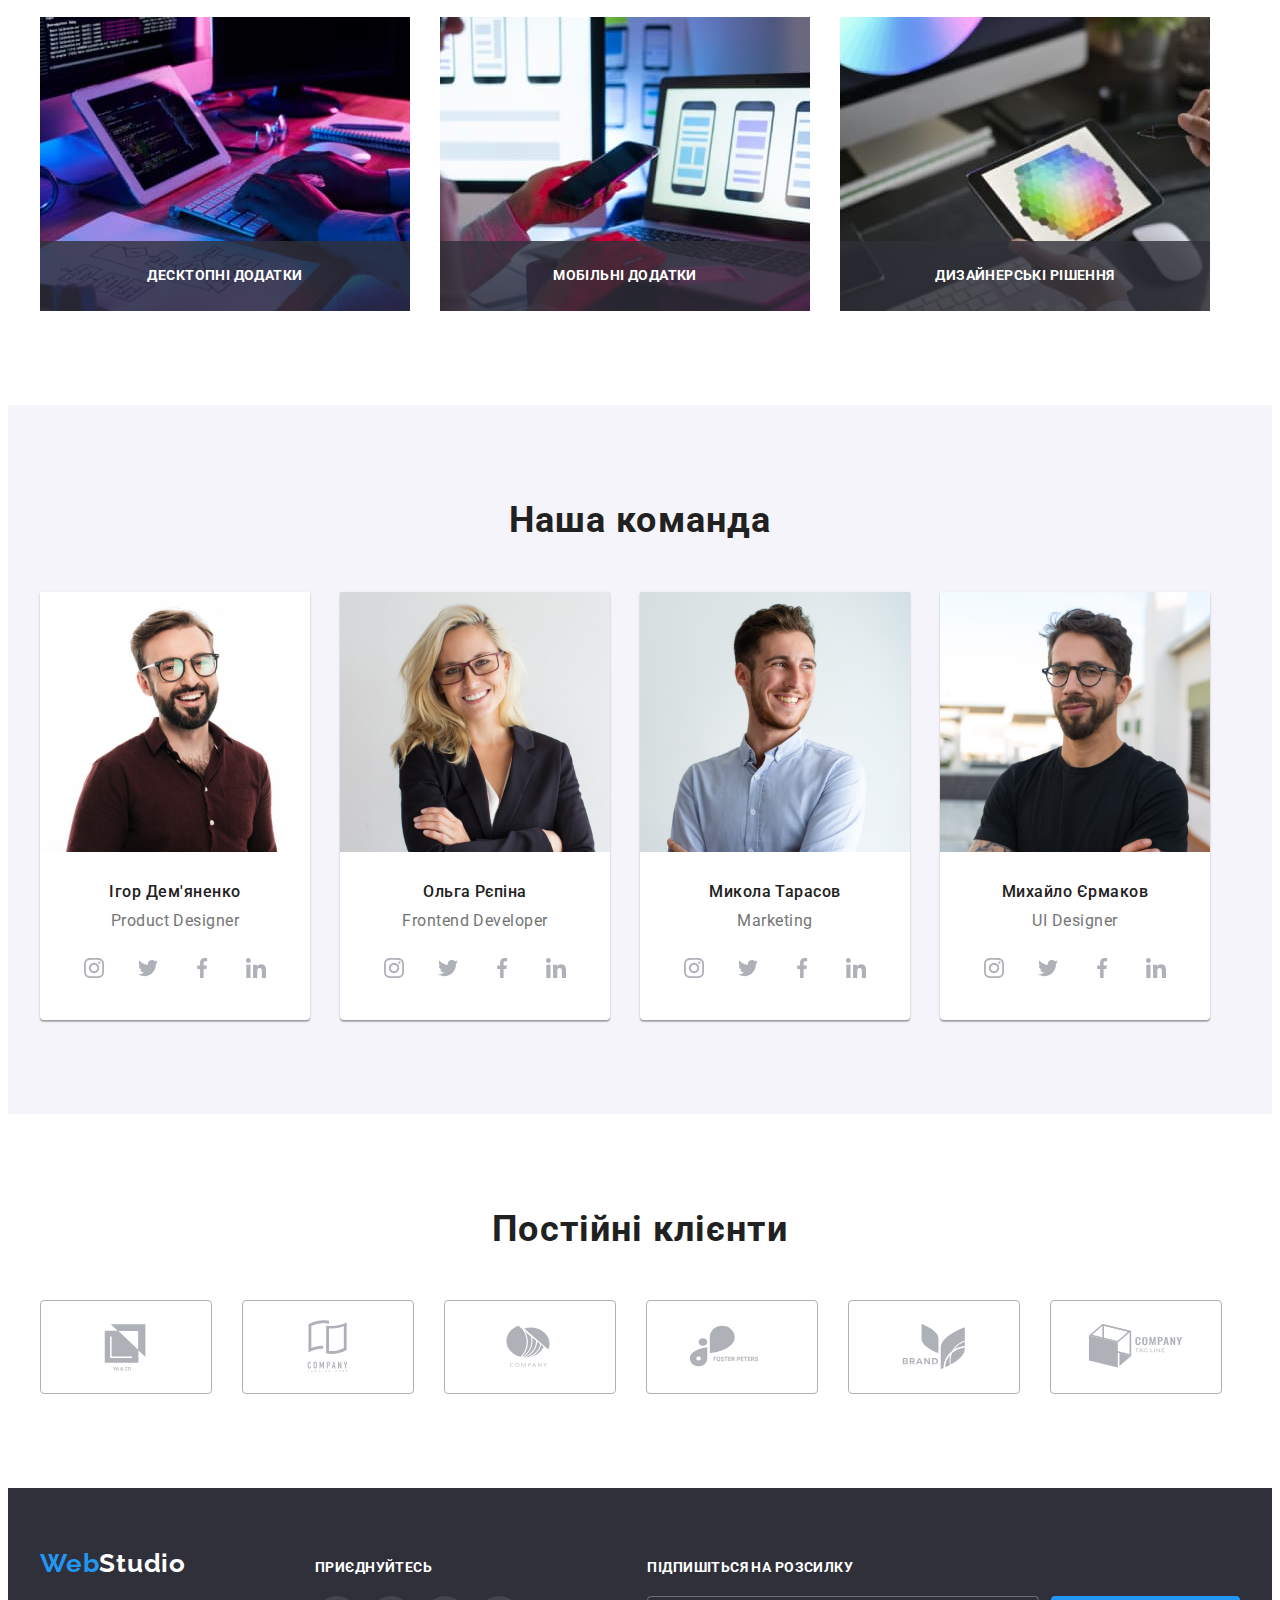
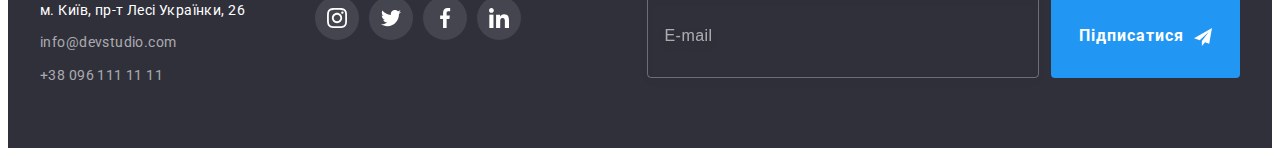
==== commit c11a93b7: "підправив" ====
--- a/index.html
+++ b/index.html
@@ -18,7 +18,7 @@
       crossorigin="anonymous"
       referrerpolicy="no-referrer"
     />
-    <link rel="stylesheet" href="./css/styles.css" />
+    <link rel="stylesheet" href="./css/main.min.css" />
   </head>
   <body>
     <!--Header-->
@@ -57,11 +57,11 @@
       <section class="hero">
         <div class="container">
           <h1 class="hero-title">Ефективні рішення для вашого бізнесу</h1>
-          <button type="button" class="button hero__button" data-modal-open>Замовити послугу</button>
+          <button type="button" class="hero__button" data-modal-open>Замовити послугу</button>
         </div>
       </section>
       <!--Features-->
-      <section class="features section">
+      <section class="features">
         <div class="container">
           <h2 class="visually-hidden">Особливості</h2>
           <ul class="features__list list">
@@ -141,7 +141,7 @@
         </div>
       </section>
        <!--Team-->
-      <section class="team section">
+      <section class="team">
         <div class="container">
           <h2 class="team__title title">Наша команда</h2>
           <ul class="teammates list">
@@ -162,7 +162,7 @@
                         <use href="./images/icons.svg#icon-instagram-2"></use></svg
                     ></a>
                   </li>
-                  <li class="social-item">
+                  <li class="social-profiles__item">
                     <a
                       href=""
                       target="_blank"
@@ -173,7 +173,7 @@
                         <use href="./images/icons.svg#icon-twitter-1"></use></svg
                     ></a>
                   </li>
-                  <li class="social-item">
+                  <li class="social-profiles__item">
                     <a
                       href=""
                       target="_blank"
@@ -184,7 +184,7 @@
                         <use href="./images/icons.svg#icon-facebook-1"></use></svg
                     ></a>
                   </li>
-                  <li class="social-item">
+                  <li class="social-profiles__item">
                     <a
                       href=""
                       target="_blank"
@@ -216,7 +216,7 @@
                         <use href="./images/icons.svg#icon-instagram-2"></use></svg
                     ></a>
                   </li>
-                  <li class="social-item">
+                  <li class="social-profiles__item">
                     <a
                       href=""
                       target="_blank"
@@ -227,7 +227,7 @@
                         <use href="./images/icons.svg#icon-twitter-1"></use></svg
                     ></a>
                   </li>
-                  <li class="social-item">
+                  <li class="social-profiles__item">
                     <a
                       href=""
                       target="_blank"
@@ -238,7 +238,7 @@
                         <use href="./images/icons.svg#icon-facebook-1"></use></svg
                     ></a>
                   </li>
-                  <li class="social-item">
+                  <li class="social-profiles__item">
                     <a
                       href=""
                       target="_blank"
@@ -275,7 +275,7 @@
                         <use href="./images/icons.svg#icon-instagram-2"></use></svg
                     ></a>
                   </li>
-                  <li class="social-item">
+                  <li class="social-profiles__item">
                     <a
                       href=""
                       target="_blank"
@@ -286,7 +286,7 @@
                         <use href="./images/icons.svg#icon-twitter-1"></use></svg
                     ></a>
                   </li>
-                  <li class="social-item">
+                  <li class="social-profiles__item">
                     <a
                       href=""
                       target="_blank"
@@ -297,7 +297,7 @@
                         <use href="./images/icons.svg#icon-facebook-1"></use></svg
                     ></a>
                   </li>
-                  <li class="social-item">
+                  <li class="social-profiles__item">
                     <a
                       href=""
                       target="_blank"
@@ -334,7 +334,7 @@
                         <use href="./images/icons.svg#icon-instagram-2"></use></svg
                     ></a>
                   </li>
-                  <li class="social-item">
+                  <li class="social-profiles__item">
                     <a
                       href=""
                       target="_blank"
@@ -345,7 +345,7 @@
                         <use href="./images/icons.svg#icon-twitter-1"></use></svg
                     ></a>
                   </li>
-                  <li class="social-item">
+                  <li class="social-profiles__item">
                     <a
                       href=""
                       target="_blank"
@@ -356,7 +356,7 @@
                         <use href="./images/icons.svg#icon-facebook-1"></use></svg
                     ></a>
                   </li>
-                  <li class="social-item">
+                  <li class="social-profiles__item">
                     <a
                       href=""
                       target="_blank"
@@ -375,7 +375,7 @@
         </div>
       </section>
       <!--Clients-->
-      <section class="clients section">
+      <section class="clients">
         <div class="container">
           <h2 class="title">Постійні клієнти</h2>
           <ul class="clients__list list">
@@ -489,7 +489,7 @@
           </address>
         </div>
         <!--Social-->
-        <div class="social footer__social">
+        <div class="social">
           <p class="social__text footer__caption">Приєднуйтесь</p>
           <ul class="social__list list">
             <li class="social__item">
@@ -546,7 +546,7 @@
         <label class="subscription__field">
         <input class="subscription__input" type="text" placeholder="E-mail" name="mail" required="">
         </label>
-        <button class="subscription__button button" type="submit"><span></span>Підписатися<svg class="subscription__icon" width="18" height="18">
+        <button class="subscription__button" type="submit"><span></span>Підписатися<svg class="subscription__icon" width="18" height="18">
           <use href="./images/icons.svg#icon-send"></use>
         </svg></button>
         </form>  
@@ -556,7 +556,7 @@
     <!--Backdrop-->
     <div class="backdrop is-hidden" data-modal>
       <div class="modal">
-        <button class="modal__button-close button" data-modal-close><svg class="icon-close" width="11" height="11"><use href="./images/icons.svg#icon-Vector-1"</use></svg></button>
+        <button class="modal__button-close" data-modal-close><svg class="icon-close" width="11" height="11"><use href="./images/icons.svg#icon-Vector-1"</use></svg></button>
           <p class="modal__title">Залиште свої дані, ми вам передзвонимо</p>
           <form class="modal__from">
             <div class="form-group">
@@ -594,7 +594,7 @@
               </svg>
               <span class="form-agreement__text">Погоджуюся з розсилкою та приймаю <a class="accept-link" href="">Умови договору</a></span>
             </label>
-            <button type="submit" class="form-button button">Відправити</button>  
+            <button type="submit" class="form-button">Відправити</button>  
           </form>
       </div>
     </div>
--- a/css/main.min.css
+++ b/css/main.min.css
@@ -0,0 +1 @@
+:root{--main-text-color--: #212121;--ouwer-text-color--: #757575;--logo-color-text--: #000000;--accent-first-color--: #2196f3;--accent-second-color--: #188ce8;--background-color--: #ffffff;--background-footer-color--: #2f303a;--little-bg-color--: #f5f5f5;--buttons-port-color--: #f5f4fa;--conteiner-color--: #eeeeee;--footer-text-color--: rgba(255, 255, 255, 0.6);--background-section--: #e5e5e5;--line-color--: #ececec;--icon-color--: #afb1b8;--main-font--: Roboto, sans-serif}.visually-hidden{position:absolute;width:1px;height:1px;margin:-1px;border:0;padding:0;white-space:nowrap;-webkit-clip-path:inset(100%);clip-path:inset(100%);clip:rect(0 0 0 0);overflow:hidden}h1,h2,h3,h4,h5,h6,p,ul{margin:0}img{display:block;max-width:100%;height:auto}address{text-decoration:none}.list{list-style:none;padding-left:0;margin:0}.link{text-decoration:none}body{background-color:var(--background-color--);color:var(--main-text-color--);font-family:var(--main-font--);font-size:14px;letter-spacing:.03em}.link--animation:hover,.link--animation:focus{color:var(--accent-first-color--)}.link--animation{-webkit-transition:color 250ms cubic-bezier(0.4, 0, 0.2, 1);transition:color 250ms cubic-bezier(0.4, 0, 0.2, 1)}.container{width:1200px;margin:0 auto;padding:0 15px}.hero__button{display:block;cursor:pointer;font-family:inherit;font-style:normal;font-weight:700;font-size:16px;line-height:1.9;letter-spacing:.06em;border:none;border-radius:4px;padding:10px 32px;margin:0 auto;color:var(--background-color--);background-color:#2196f3;-webkit-transition:background-color 250ms cubic-bezier(0.4, 0, 0.2, 1),-webkit-box-shadow 250ms cubic-bezier(0.4, 0, 0.2, 1);transition:background-color 250ms cubic-bezier(0.4, 0, 0.2, 1),-webkit-box-shadow 250ms cubic-bezier(0.4, 0, 0.2, 1);transition:background-color 250ms cubic-bezier(0.4, 0, 0.2, 1),box-shadow 250ms cubic-bezier(0.4, 0, 0.2, 1);transition:background-color 250ms cubic-bezier(0.4, 0, 0.2, 1),box-shadow 250ms cubic-bezier(0.4, 0, 0.2, 1),-webkit-box-shadow 250ms cubic-bezier(0.4, 0, 0.2, 1)}.hero__button:hover,.hero__button:focus{background-color:var(--accent-second-color--);-webkit-box-shadow:0px 4px 4px rgba(0,0,0,.15);box-shadow:0px 4px 4px rgba(0,0,0,.15)}.modal__button-close{position:absolute;top:8px;right:8px;width:30px;height:30px;display:-webkit-box;display:-ms-flexbox;display:flex;-webkit-box-pack:center;-ms-flex-pack:center;justify-content:center;-webkit-box-align:center;-ms-flex-align:center;align-items:center;cursor:pointer;background-color:var(--background-color--);border:1px solid rgba(0,0,0,.1);border-radius:50%;-webkit-transition:fill 250ms cubic-bezier(0.4, 0, 0.2, 1);transition:fill 250ms cubic-bezier(0.4, 0, 0.2, 1)}.modal__button-close:hover,.modal__button-close:focus{fill:var(--accent-first-color--)}.form-button{display:block;cursor:pointer;font-family:inherit;font-style:normal;font-weight:700;font-size:16px;line-height:1.9;letter-spacing:.06em;border:none;border-radius:4px;margin:0 auto;padding:10px 52px;color:var(--background-color--);background-color:var(--accent-first-color--);-webkit-transition:background-color 250ms cubic-bezier(0.4, 0, 0.2, 1),-webkit-box-shadow 250ms cubic-bezier(0.4, 0, 0.2, 1);transition:background-color 250ms cubic-bezier(0.4, 0, 0.2, 1),-webkit-box-shadow 250ms cubic-bezier(0.4, 0, 0.2, 1);transition:background-color 250ms cubic-bezier(0.4, 0, 0.2, 1),box-shadow 250ms cubic-bezier(0.4, 0, 0.2, 1);transition:background-color 250ms cubic-bezier(0.4, 0, 0.2, 1),box-shadow 250ms cubic-bezier(0.4, 0, 0.2, 1),-webkit-box-shadow 250ms cubic-bezier(0.4, 0, 0.2, 1)}.form-button:hover,.form-button:focus{background-color:var(--accent-second-color--);-webkit-box-shadow:0px 4px 4px rgba(0,0,0,.15);box-shadow:0px 4px 4px rgba(0,0,0,.15)}.filter__buttons{display:block;cursor:pointer;font-family:inherit;font-style:normal;font-weight:700;font-size:16px;line-height:1.9;letter-spacing:.06em;border:none;border-radius:4px;padding:6px 22px;color:var(--main-text-color--);background-color:var(--buttons-port-color--);font-weight:500;font-size:16px;line-height:1.6;text-align:center;letter-spacing:.03em;-webkit-transition:background-color 250ms cubic-bezier(0.4, 0, 0.2, 1),color 250ms cubic-bezier(0.4, 0, 0.2, 1),-webkit-box-shadow 250ms cubic-bezier(0.4, 0, 0.2, 1);transition:background-color 250ms cubic-bezier(0.4, 0, 0.2, 1),color 250ms cubic-bezier(0.4, 0, 0.2, 1),-webkit-box-shadow 250ms cubic-bezier(0.4, 0, 0.2, 1);transition:background-color 250ms cubic-bezier(0.4, 0, 0.2, 1),color 250ms cubic-bezier(0.4, 0, 0.2, 1),box-shadow 250ms cubic-bezier(0.4, 0, 0.2, 1);transition:background-color 250ms cubic-bezier(0.4, 0, 0.2, 1),color 250ms cubic-bezier(0.4, 0, 0.2, 1),box-shadow 250ms cubic-bezier(0.4, 0, 0.2, 1),-webkit-box-shadow 250ms cubic-bezier(0.4, 0, 0.2, 1)}.filter__buttons:hover,.filter__buttons:focus{color:var(--background-color--);background-color:var(--accent-first-color--);-webkit-box-shadow:0px 3px 1px rgba(0,0,0,.1),0px 1px 2px rgba(0,0,0,.08),0px 2px 2px rgba(0,0,0,.12);box-shadow:0px 3px 1px rgba(0,0,0,.1),0px 1px 2px rgba(0,0,0,.08),0px 2px 2px rgba(0,0,0,.12)}.subscription__button{display:block;cursor:pointer;font-family:inherit;font-style:normal;font-weight:700;font-size:16px;line-height:1.9;letter-spacing:.06em;border:none;border-radius:4px;display:-webkit-box;display:-ms-flexbox;display:flex;-webkit-box-align:center;-ms-flex-align:center;align-items:center;padding:10px 28px;color:var(--background-color--);background-color:var(--accent-first-color--);-webkit-transition:background-color 250ms cubic-bezier(0.4, 0, 0.2, 1),-webkit-box-shadow 250ms cubic-bezier(0.4, 0, 0.2, 1);transition:background-color 250ms cubic-bezier(0.4, 0, 0.2, 1),-webkit-box-shadow 250ms cubic-bezier(0.4, 0, 0.2, 1);transition:background-color 250ms cubic-bezier(0.4, 0, 0.2, 1),box-shadow 250ms cubic-bezier(0.4, 0, 0.2, 1);transition:background-color 250ms cubic-bezier(0.4, 0, 0.2, 1),box-shadow 250ms cubic-bezier(0.4, 0, 0.2, 1),-webkit-box-shadow 250ms cubic-bezier(0.4, 0, 0.2, 1)}.subscription__button:hover,.subscription__button:focus{background-color:var(--accent-second-color--);-webkit-box-shadow:0px 3px 1px rgba(0,0,0,.1),0px 1px 2px rgba(0,0,0,.08),0px 2px 2px rgba(0,0,0,.12);box-shadow:0px 3px 1px rgba(0,0,0,.1),0px 1px 2px rgba(0,0,0,.08),0px 2px 2px rgba(0,0,0,.12)}.title{margin-bottom:50px;color:var(--main-text-color--);font-weight:700;font-size:36px;line-height:1.17;text-align:center;letter-spacing:.03em}.header{border:1px solid #ececec}.header__container{display:-webkit-box;display:-ms-flexbox;display:flex;-webkit-box-align:center;-ms-flex-align:center;align-items:center}.header__var-text{color:var(--logo-color-text--)}.logo{color:var(--accent-first-color--);font-family:"Raleway";font-style:normal;font-weight:700;font-size:26px;line-height:1.19;letter-spacing:.03em}.header__logo{margin-right:93px}.nav__list{display:-webkit-box;display:-ms-flexbox;display:flex}.nav__item:not(:last-child){margin-right:50px}.nav__link{position:relative;display:block;padding:32px 0;color:var(--main-text-color--);font-weight:500;font-size:14px;line-height:1.14;letter-spacing:.02em}.nav__link--current{color:var(--accent-first-color--);-webkit-transition:color 250ms cubic-bezier(0.4, 0, 0.2, 1);transition:color 250ms cubic-bezier(0.4, 0, 0.2, 1)}.nav__link--current::after{content:"";position:absolute;bottom:0;display:block;width:100%;height:4px;margin-bottom:-1px;border-radius:2px;background-color:var(--accent-first-color--)}.nav__link--current:hover,.nav__link--current:focus{color:var(--accent-second-color--)}.contact{display:-webkit-box;display:-ms-flexbox;display:flex;margin-left:auto}.contact__item:not(:last-child){margin-right:50px}.contact__link{display:-webkit-box;display:-ms-flexbox;display:flex;-webkit-box-align:center;-ms-flex-align:center;align-items:center;color:var(--ouwer-text-color--);font-weight:500;font-size:14px;line-height:1.14;letter-spacing:.02em}.contact__icon{margin-right:10px;fill:currentColor}.hero{padding-top:200px;padding-bottom:200px;margin:0 auto;background-color:var(--background-footer-color--);background-image:-webkit-gradient(linear, left top, left bottom, from(rgba(47, 48, 58, 0.4)), to(rgba(47, 48, 58, 0.4))),url(../images/hero.jpg);background-image:linear-gradient(rgba(47, 48, 58, 0.4), rgba(47, 48, 58, 0.4)),url(../images/hero.jpg);background-repeat:no-repeat;background-size:cover;max-width:1600px;height:600px}.hero-title{width:696px;margin:0 auto;margin-bottom:30px;color:var(--background-color--);font-weight:900;font-size:44px;line-height:1.4;text-align:center;letter-spacing:.06em;text-transform:uppercase}.features{padding-top:94px;padding-bottom:94px}.features__list{display:-webkit-box;display:-ms-flexbox;display:flex}.features__item{width:270px}.features__item:not(:last-child){margin-right:30px}.features__decor{display:-webkit-box;display:-ms-flexbox;display:flex;-webkit-box-pack:center;-ms-flex-pack:center;justify-content:center;-webkit-box-align:center;-ms-flex-align:center;align-items:center;margin-bottom:30px;background-color:var(--buttons-port-color--);width:270px;height:120px}.features__caption{margin-bottom:10px;color:var(--main-text-color--);font-weight:700;font-size:14px;line-height:1.14;letter-spacing:.03em;text-transform:uppercase}.features__description{color:var(--ouwer-text-color--);font-weight:400;font-size:14px;line-height:1.7;letter-spacing:.03em}.direction{padding-bottom:94px}.direction__list{display:-webkit-box;display:-ms-flexbox;display:flex}.direction__item:not(:last-child){margin-right:30px}.direction__overley{position:relative}.overley__nick{position:absolute;bottom:0;display:-webkit-box;display:-ms-flexbox;display:flex;-webkit-box-pack:center;-ms-flex-pack:center;justify-content:center;-webkit-box-align:center;-ms-flex-align:center;align-items:center;width:100%;height:70px;font-weight:700;line-height:1.14;text-transform:uppercase;color:var(--background-color--);background-color:rgba(47,48,58,.8)}.team{padding-top:94px;padding-bottom:94px;background-color:var(--buttons-port-color--)}.teammates{display:-webkit-box;display:-ms-flexbox;display:flex}.teammates__card{text-align:center;background-color:var(--background-color--);-webkit-box-shadow:0px 1px 3px rgba(0,0,0,.12),0px 1px 1px rgba(0,0,0,.14),0px 2px 1px rgba(0,0,0,.2);box-shadow:0px 1px 3px rgba(0,0,0,.12),0px 1px 1px rgba(0,0,0,.14),0px 2px 1px rgba(0,0,0,.2);border-radius:0px 0px 4px 4px}.teammates__card:not(:last-child){margin-right:30px}.teammate__inform{padding-top:30px;padding-bottom:30px}.teammate__name{margin-bottom:10px;color:var(--main-text-color--);font-weight:500;font-size:16px;line-height:1.19;letter-spacing:.03em}.teammate__profession{margin-bottom:16px;color:var(--ouwer-text-color--);font-weight:400;font-size:16px;line-height:1.19;letter-spacing:.03em}.social-profiles{display:-webkit-box;display:-ms-flexbox;display:flex;-webkit-box-pack:center;-ms-flex-pack:center;justify-content:center}.social-profiles__item:not(:last-child){margin-right:10px}.social-profiles__link{width:44px;height:44px;border-radius:50%;display:-webkit-inline-box;display:-ms-inline-flexbox;display:inline-flex;-webkit-box-pack:center;-ms-flex-pack:center;justify-content:center;-webkit-box-align:center;-ms-flex-align:center;align-items:center;color:var(--icon-color--);background-color:var(--background-color--);-webkit-transition:color 250ms cubic-bezier(0.4, 0, 0.2, 1),background-color 250ms cubic-bezier(0.4, 0, 0.2, 1);transition:color 250ms cubic-bezier(0.4, 0, 0.2, 1),background-color 250ms cubic-bezier(0.4, 0, 0.2, 1)}.social-profiles__icon{fill:currentColor}.social-profiles__link:hover,.social-profiles__link:focus{color:var(--background-color--);background-color:var(--accent-first-color--)}.clients{padding-top:94px;padding-bottom:94px}.clients__list{display:-webkit-box;display:-ms-flexbox;display:flex}.clients__item:not(:last-child){margin-right:30px}.clients__link{display:-webkit-inline-box;display:-ms-inline-flexbox;display:inline-flex;width:170px;height:92px;-webkit-box-pack:center;-ms-flex-pack:center;justify-content:center;-webkit-box-align:center;-ms-flex-align:center;align-items:center;fill:var(--icon-color--);border:1px solid #afb1b8;border-radius:4px;-webkit-transition:fill 250ms cubic-bezier(0.4, 0, 0.2, 1),border-color 250ms cubic-bezier(0.4, 0, 0.2, 1);transition:fill 250ms cubic-bezier(0.4, 0, 0.2, 1),border-color 250ms cubic-bezier(0.4, 0, 0.2, 1)}.clients__link:hover,.clients__link:focus{border-color:var(--accent-first-color--);fill:var(--accent-first-color--)}.footer{padding-top:60px;padding-bottom:60px;background-color:var(--background-footer-color--)}.footer__caption{font-weight:700;font-size:14px;line-height:1.14;text-transform:uppercase;color:var(--background-color--)}.footer__container{display:-webkit-box;display:-ms-flexbox;display:flex;-webkit-box-align:baseline;-ms-flex-align:baseline;align-items:baseline}.footer__main{margin-right:70px}.footer__var-text{color:var(--background-color--)}.address{margin-top:20px;font-style:normal}.address__item:not(:last-child){margin-bottom:9px}.address__map{color:var(--background-color--);line-height:1.7}.address__contact{color:var(--footer-text-color--);line-height:1.7}.social{margin-right:auto}.social__text{margin-bottom:20px}.social__list{display:-webkit-box;display:-ms-flexbox;display:flex}.social__item:not(:last-child){margin-right:10px}.social__link{width:44px;height:44px;border-radius:50%;display:-webkit-inline-box;display:-ms-inline-flexbox;display:inline-flex;-webkit-box-pack:center;-ms-flex-pack:center;justify-content:center;-webkit-box-align:center;-ms-flex-align:center;align-items:center;color:var(--background-color--);background-color:rgba(255,255,255,.1);-webkit-transition:background-color 250ms cubic-bezier(0.4, 0, 0.2, 1);transition:background-color 250ms cubic-bezier(0.4, 0, 0.2, 1)}.social__icon{fill:currentColor}.social__link:hover,.social__link:focus{background-color:var(--accent-first-color--)}.subscription__text{margin-bottom:20px}.subscription__form{display:-webkit-box;display:-ms-flexbox;display:flex}.subscription__field{margin-right:12px}.subscription__input{display:block;padding:15px 16px;width:358px;height:50px;background-color:inherit;border:1px solid rgba(255,255,255,.3);-webkit-filter:drop-shadow(0px 4px 4px rgba(0, 0, 0, 0.15));filter:drop-shadow(0px 4px 4px rgba(0, 0, 0, 0.15));border-radius:4px;color:var(--background-color--);-webkit-transition:border-color 250ms cubic-bezier(0.4, 0, 0.2, 1);transition:border-color 250ms cubic-bezier(0.4, 0, 0.2, 1)}.subscription__input:focus{border-color:var(--accent-first-color--);outline:none}.subscription__input::-webkit-input-placeholder{font-weight:400;font-size:16px;line-height:1.25;letter-spacing:.03em;color:var(--footer-text-color--)}.subscription__input::-moz-placeholder{font-weight:400;font-size:16px;line-height:1.25;letter-spacing:.03em;color:var(--footer-text-color--)}.subscription__input:-ms-input-placeholder{font-weight:400;font-size:16px;line-height:1.25;letter-spacing:.03em;color:var(--footer-text-color--)}.subscription__input::-ms-input-placeholder{font-weight:400;font-size:16px;line-height:1.25;letter-spacing:.03em;color:var(--footer-text-color--)}.subscription__input::placeholder{font-weight:400;font-size:16px;line-height:1.25;letter-spacing:.03em;color:var(--footer-text-color--)}.subscription__icon{margin-left:10px}.backdrop{position:fixed;top:0;left:0;width:100%;height:100%;background-color:rgba(0,0,0,.2);opacity:1;pointer-events:initial;visibility:visible;-webkit-transition:opacity 250ms linear,visibility 250ms linear;transition:opacity 250ms linear,visibility 250ms linear}.backdrop.is-hidden{opacity:0;pointer-events:none;visibility:hidden}.backdrop.is-hidden .modal{-webkit-transform:translate(-50%, -50%) scale(0.5);transform:translate(-50%, -50%) scale(0.5)}.modal{position:absolute;top:50%;left:50%;-webkit-transform:translate(-50%, -50%) scale(1);transform:translate(-50%, -50%) scale(1);min-width:528px;min-height:581px;padding:40px;background-color:var(--background-color--);-webkit-box-shadow:0px 1px 3px rgba(0,0,0,.12),0px 1px 1px rgba(0,0,0,.14),0px 2px 1px rgba(0,0,0,.2);box-shadow:0px 1px 3px rgba(0,0,0,.12),0px 1px 1px rgba(0,0,0,.14),0px 2px 1px rgba(0,0,0,.2);border-radius:4px;-webkit-transition:-webkit-transform 500ms linear;transition:-webkit-transform 500ms linear;transition:transform 500ms linear;transition:transform 500ms linear, -webkit-transform 500ms linear}.modal__title{margin-bottom:12px;font-weight:700;font-size:20px;line-height:1.15;text-align:center;letter-spacing:.03em;color:var(--main-text-color--)}.form-group{margin-bottom:20px}.form-group__field{position:relative;display:-webkit-box;display:-ms-flexbox;display:flex;-webkit-box-orient:vertical;-webkit-box-direction:normal;-ms-flex-direction:column;flex-direction:column}.form-group__field:not(:last-child){margin-bottom:10px}.form-group__label{margin-bottom:4px;font-weight:400;font-size:12px;line-height:1.14;letter-spacing:.01em;color:var(--ouwer-text-color--)}.form-group__input{display:block;width:100%;height:40px;padding:12px 42px;border:1px solid rgba(33,33,33,.2);border-radius:4px;-webkit-transition:border-color 250ms cubic-bezier(0.4, 0, 0.2, 1);transition:border-color 250ms cubic-bezier(0.4, 0, 0.2, 1)}.form-group__input:focus{border-color:var(--accent-first-color--);outline:none}.form-group__icon{position:absolute;top:50%;left:15px;-webkit-transition:fill 250ms cubic-bezier(0.4, 0, 0.2, 1);transition:fill 250ms cubic-bezier(0.4, 0, 0.2, 1)}.form-group__input:focus+.form-group__icon{fill:var(--accent-first-color--)}.form-group__area{display:block;width:100%;height:120px;padding:12px 16px;resize:none;border:1px solid rgba(33,33,33,.2);border-radius:4px;-webkit-transition:border-color 250ms cubic-bezier(0.4, 0, 0.2, 1);transition:border-color 250ms cubic-bezier(0.4, 0, 0.2, 1)}.form-group__area:focus{border-color:var(--accent-first-color--);outline:none}.form-group__area::-webkit-input-placeholder{font-weight:400;font-size:12px;line-height:1.14;letter-spacing:.01em;color:rgba(117,117,117,.5)}.form-group__area::-moz-placeholder{font-weight:400;font-size:12px;line-height:1.14;letter-spacing:.01em;color:rgba(117,117,117,.5)}.form-group__area:-ms-input-placeholder{font-weight:400;font-size:12px;line-height:1.14;letter-spacing:.01em;color:rgba(117,117,117,.5)}.form-group__area::-ms-input-placeholder{font-weight:400;font-size:12px;line-height:1.14;letter-spacing:.01em;color:rgba(117,117,117,.5)}.form-group__area::placeholder{font-weight:400;font-size:12px;line-height:1.14;letter-spacing:.01em;color:rgba(117,117,117,.5)}.form-agreement{position:relative;display:-webkit-box;display:-ms-flexbox;display:flex;-webkit-box-pack:center;-ms-flex-pack:center;justify-content:center;-webkit-box-align:center;-ms-flex-align:center;align-items:center;margin-bottom:30px;cursor:pointer}.form-agreement__checkbox{position:absolute;width:1px;height:1px;margin:-1px;border:0;padding:0;white-space:nowrap;-webkit-clip-path:inset(100%);clip-path:inset(100%);clip:rect(0 0 0 0);overflow:hidden}.form-agreement__icon{display:inline-block}.form-agreement__icon>.check{opacity:0;-webkit-transition:opacity 250ms cubic-bezier(0.4, 0, 0.2, 1);transition:opacity 250ms cubic-bezier(0.4, 0, 0.2, 1)}.form-agreement__icon>.not-check{opacity:1;-webkit-transition:opacity 250ms cubic-bezier(0.4, 0, 0.2, 1);transition:opacity 250ms cubic-bezier(0.4, 0, 0.2, 1)}.form-agreement__checkbox:checked+.form-agreement__icon>.check{opacity:1}.form-agreement__checkbox:checked+.form-agreement__icon>.not-check{opacity:0}.form-agreement__text{margin-left:8px;font-weight:400;font-size:14px;line-height:1.71;color:var(--ouwer-text-color--);-webkit-user-select:none;-moz-user-select:none;-ms-user-select:none;user-select:none}.accept-link{font-weight:400;font-size:14px;line-height:1.71;color:var(--accent-first-color--)}.portfolio{padding-top:94px;padding-bottom:94px}.portfolio__filter{display:-webkit-box;display:-ms-flexbox;display:flex;margin-bottom:50px;-webkit-box-pack:center;-ms-flex-pack:center;justify-content:center}.filter__item:not(:last-child){margin-right:8px}.product{display:-webkit-box;display:-ms-flexbox;display:flex;-ms-flex-wrap:wrap;flex-wrap:wrap}.product__item:not(:nth-child(3n)){margin-right:30px}.product__item:nth-child(-n+6){margin-bottom:30px}.product__inform{padding-top:20px;padding-right:24px;padding-bottom:20px;padding-left:24px;background:#fff;border-right:1px solid #eee;border-left:1px solid #eee;border-bottom:1px solid #eee}.product__title{margin-bottom:4px;color:var(--main-text-color--);font-weight:700;font-size:18px;line-height:2}.product__type{color:var(--ouwer-text-color--);font-size:16px;line-height:1.8;letter-spacing:.03em}.product__thumb{position:relative;overflow:hidden}.product__actions{position:absolute;top:0;left:0;-webkit-transform:translateY(101%);transform:translateY(101%);display:-webkit-box;display:-ms-flexbox;display:flex;-webkit-box-pack:center;-ms-flex-pack:center;justify-content:center;-webkit-box-align:center;-ms-flex-align:center;align-items:center;width:100%;height:100%;-webkit-transition:-webkit-transform 250ms cubic-bezier(0.4, 0, 0.2, 1);transition:-webkit-transform 250ms cubic-bezier(0.4, 0, 0.2, 1);transition:transform 250ms cubic-bezier(0.4, 0, 0.2, 1);transition:transform 250ms cubic-bezier(0.4, 0, 0.2, 1), -webkit-transform 250ms cubic-bezier(0.4, 0, 0.2, 1)}.product__text{padding:63px 24px;font-weight:400;font-size:18px;line-height:1.56;letter-spacing:.03em;color:rgba(0,0,0,0);background-color:rgba(33,150,243,.9);-webkit-transition:color 250ms cubic-bezier(0.4, 0, 0.2, 1) 200ms;transition:color 250ms cubic-bezier(0.4, 0, 0.2, 1) 200ms}.product__link{display:block;-webkit-transition:-webkit-box-shadow 250ms cubic-bezier(0.4, 0, 0.2, 1);transition:-webkit-box-shadow 250ms cubic-bezier(0.4, 0, 0.2, 1);transition:box-shadow 250ms cubic-bezier(0.4, 0, 0.2, 1);transition:box-shadow 250ms cubic-bezier(0.4, 0, 0.2, 1), -webkit-box-shadow 250ms cubic-bezier(0.4, 0, 0.2, 1)}.product .product__link:hover,.product .product__link:focus{-webkit-box-shadow:0px 1px 1px rgba(0,0,0,.12),0px 4px 4px rgba(0,0,0,.06),1px 4px 6px rgba(0,0,0,.16);box-shadow:0px 1px 1px rgba(0,0,0,.12),0px 4px 4px rgba(0,0,0,.06),1px 4px 6px rgba(0,0,0,.16)}.product .product__link:hover .product__actions,.product .product__link:hover .product__actions,.product .product__link:focus .product__actions,.product .product__link:focus .product__actions{-webkit-transform:translateY(0);transform:translateY(0)}.product .product__link:hover .product__text,.product .product__link:hover .product__text,.product .product__link:focus .product__text,.product .product__link:focus .product__text{color:var(--background-color--)}/*# sourceMappingURL=main.min.css.map */